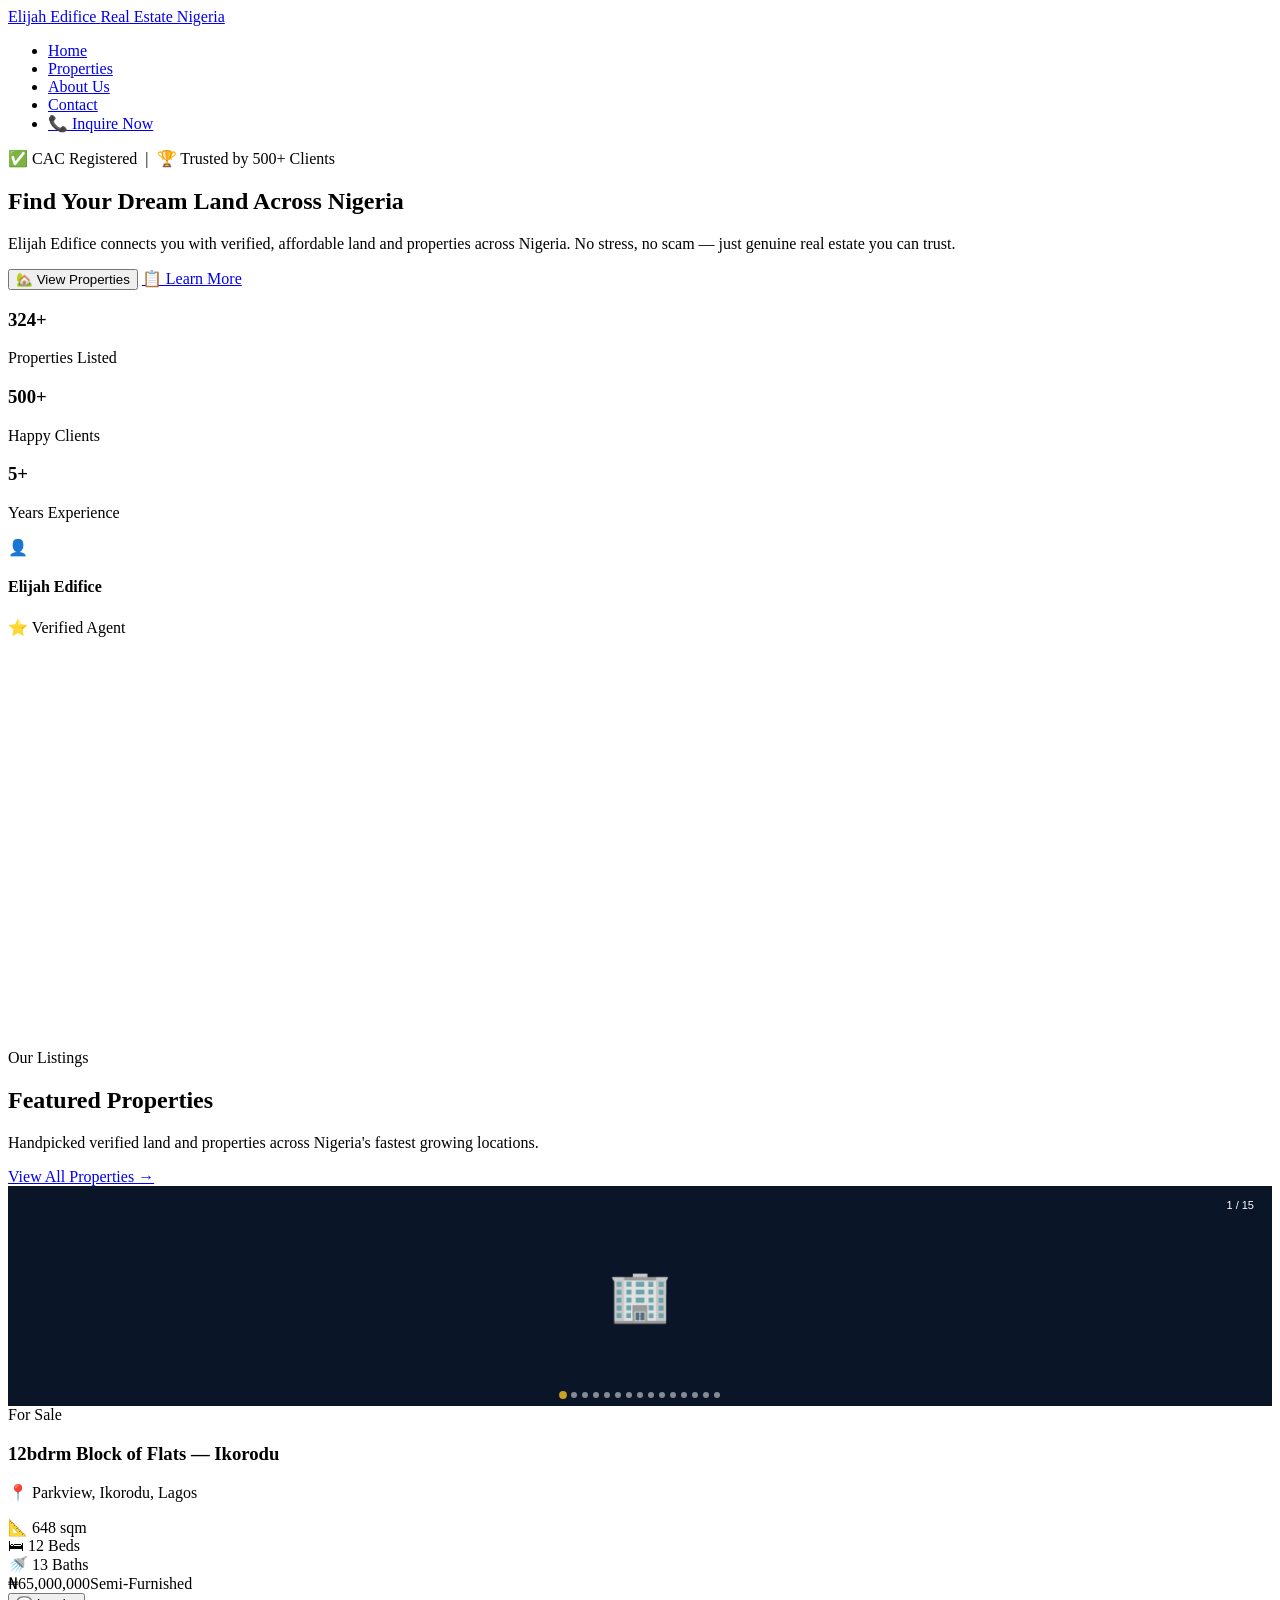
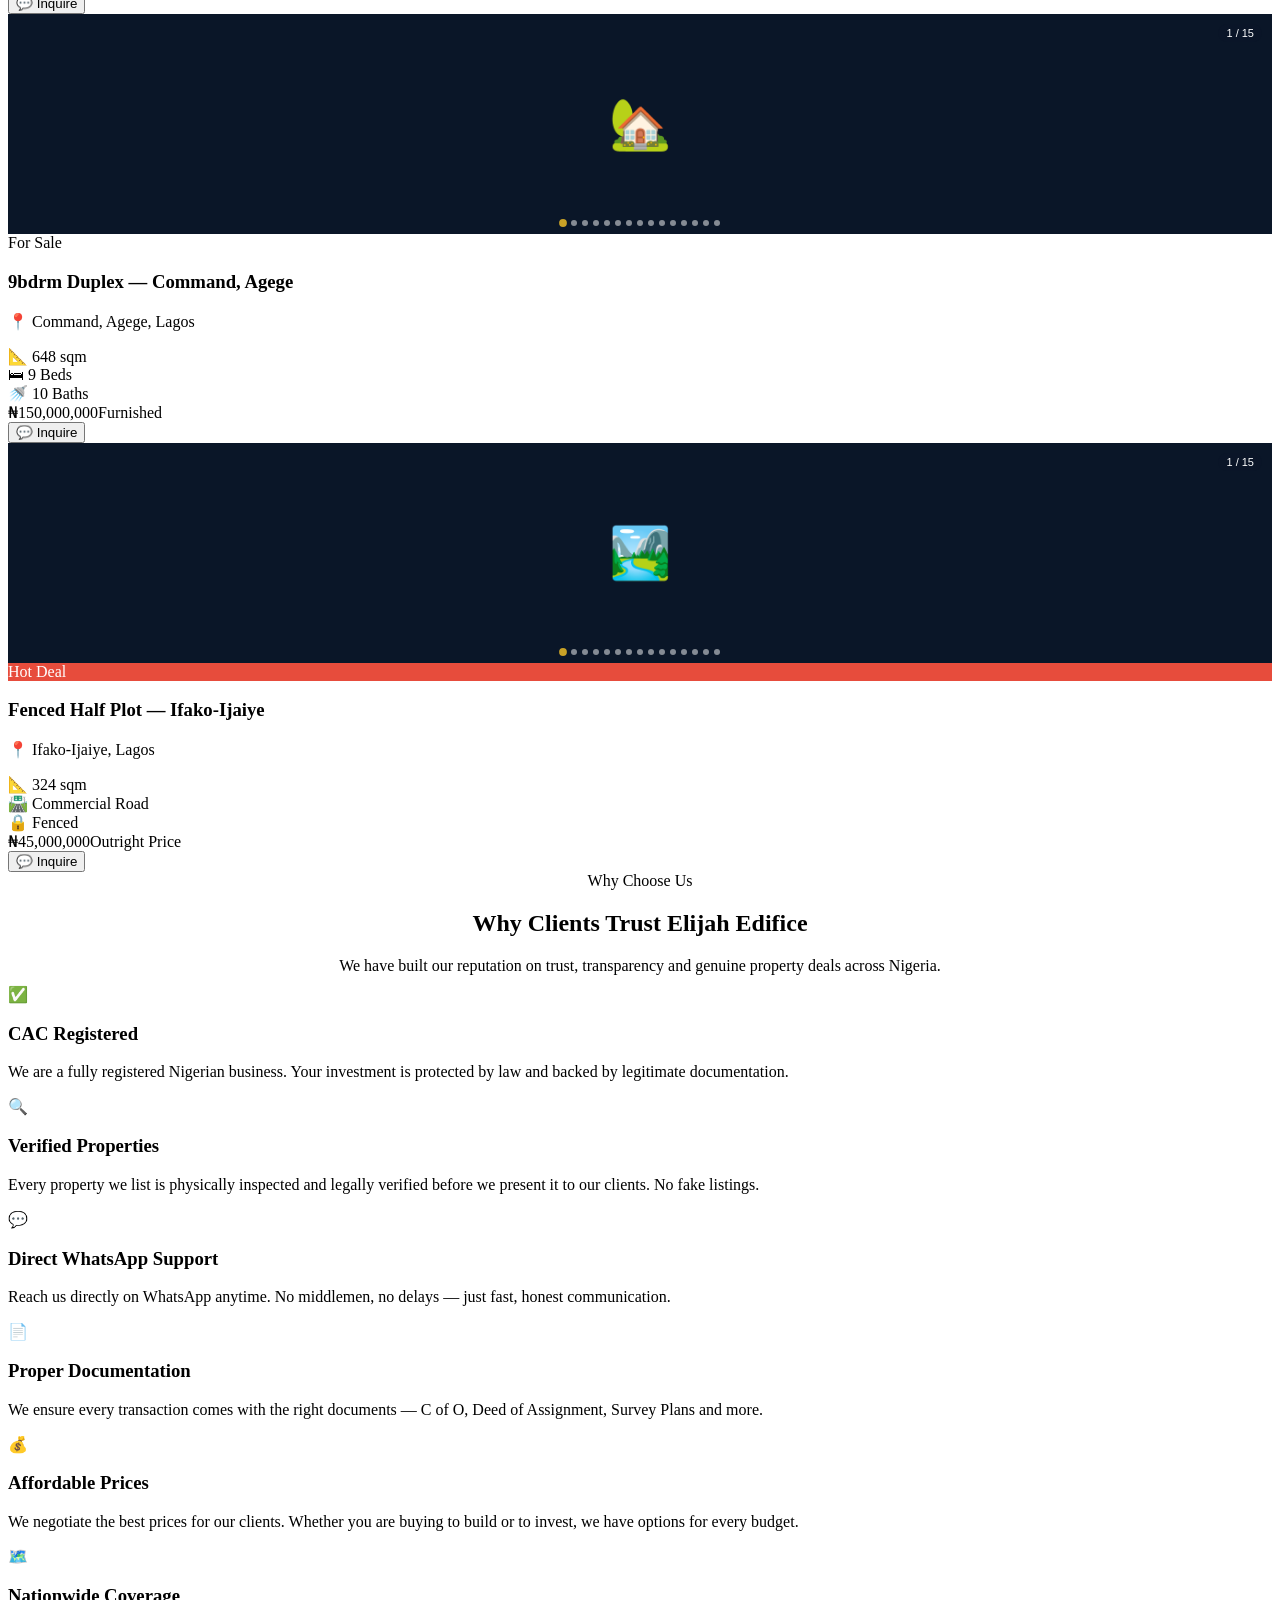
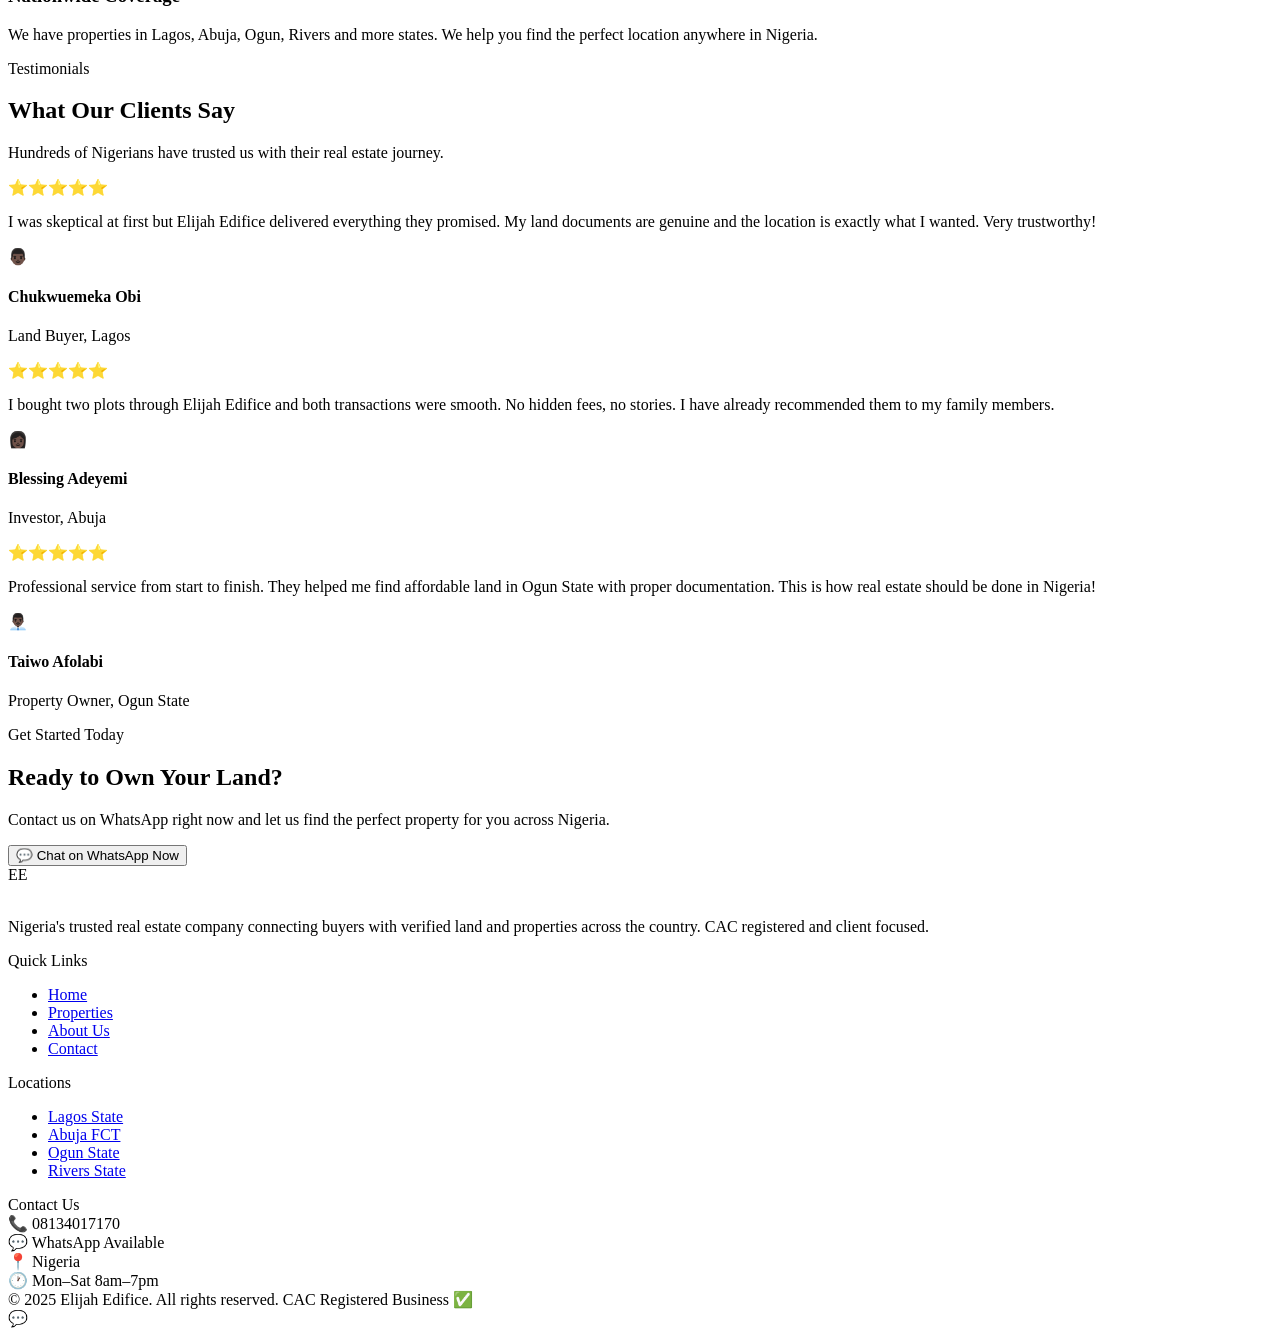
==== index.html @ 3fe8e3e6 "Add files via upload" ====
<!DOCTYPE html>
<html lang="en">
<head>
  <meta charset="UTF-8" />
  <meta name="viewport" content="width=device-width, initial-scale=1.0"/>
  <title>Elijah Edifice | Premium Land & Property in Nigeria</title>
  <meta name="description" content="Elijah Edifice - Nigeria's trusted real estate company. Buy verified land and properties across Nigeria. CAC registered, trusted by hundreds of clients.">
  <link rel="stylesheet" href="css/style.css"/>
  <link rel="icon" href="images/logo/logo.png" type="image/png">
  <style>
    .hero { min-height: 100vh; }

    /* ===== IMAGE SLIDER ===== */
    .property-img {
      position: relative;
      overflow: hidden;
      height: 220px;
      background: #0a1628;
    }

    .slider-track {
      display: flex;
      height: 100%;
      transition: transform 0.4s ease;
      will-change: transform;
    }

    .slider-slide {
      min-width: 100%;
      height: 100%;
      position: relative;
      display: flex;
      align-items: center;
      justify-content: center;
      font-size: 50px;
      color: var(--gold);
      flex-shrink: 0;
    }

    .slider-slide img {
      position: absolute;
      inset: 0;
      width: 100%;
      height: 100%;
      object-fit: cover;
    }

    .slider-slide .slide-emoji {
      position: relative;
      z-index: 1;
      pointer-events: none;
    }

    .slider-arrow {
      position: absolute;
      top: 50%;
      transform: translateY(-50%);
      z-index: 10;
      background: rgba(10,22,40,0.7);
      border: none;
      color: white;
      width: 32px;
      height: 32px;
      border-radius: 50%;
      cursor: pointer;
      font-size: 14px;
      display: flex;
      align-items: center;
      justify-content: center;
      transition: background 0.2s, opacity 0.2s;
      opacity: 0;
    }

    .property-img:hover .slider-arrow { opacity: 1; }
    .slider-arrow:hover { background: rgba(10,22,40,0.95); }
    .slider-arrow.prev { left: 8px; }
    .slider-arrow.next { right: 8px; }

    .slider-dots {
      position: absolute;
      bottom: 8px;
      left: 50%;
      transform: translateX(-50%);
      display: flex;
      gap: 5px;
      z-index: 10;
    }

    .slider-dot {
      width: 6px;
      height: 6px;
      border-radius: 50%;
      background: rgba(255,255,255,0.5);
      cursor: pointer;
      transition: background 0.2s, transform 0.2s;
      border: none;
      padding: 0;
    }

    .slider-dot.active {
      background: var(--gold, #c9a227);
      transform: scale(1.3);
    }

    .slider-counter {
      position: absolute;
      top: 10px;
      right: 10px;
      background: rgba(10,22,40,0.7);
      color: white;
      font-size: 11px;
      padding: 3px 8px;
      border-radius: 20px;
      z-index: 10;
      font-family: 'Outfit', sans-serif;
    }

    /* Touch support */
    .property-img { touch-action: pan-y; }

    /* ===== MODAL ===== */
    .modal-overlay {
      display: none;
      position: fixed;
      inset: 0;
      background: rgba(0,0,0,0.65);
      z-index: 9999;
      align-items: center;
      justify-content: center;
      padding: 20px;
    }

    .modal-overlay.active { display: flex; }

    .modal {
      background: var(--white, #ffffff);
      border-radius: 20px;
      width: 100%;
      max-width: 560px;
      max-height: 90vh;
      overflow-y: auto;
      padding: 36px;
      position: relative;
      animation: modalIn 0.3s ease;
    }

    @keyframes modalIn {
      from { opacity: 0; transform: translateY(20px); }
      to   { opacity: 1; transform: translateY(0); }
    }

    .modal-close {
      position: absolute;
      top: 16px; right: 20px;
      background: none;
      border: none;
      font-size: 24px;
      cursor: pointer;
      color: #999;
    }

    .modal-close:hover { color: var(--navy, #0a1628); }

    .modal-title {
      font-family: 'Playfair Display', serif;
      font-size: 22px;
      color: var(--navy, #0a1628);
      margin-bottom: 4px;
    }

    .modal-property-name {
      color: var(--gold, #c9a227);
      font-size: 13px;
      font-weight: 600;
      margin-bottom: 20px;
      padding-bottom: 16px;
      border-bottom: 1px solid #eee;
    }

    .modal .form-group { margin-bottom: 14px; }

    .modal .form-group label {
      display: block;
      font-size: 13px;
      font-weight: 600;
      color: var(--navy, #0a1628);
      margin-bottom: 6px;
    }

    .modal .form-group input,
    .modal .form-group select,
    .modal .form-group textarea {
      width: 100%;
      padding: 11px 14px;
      border: 1px solid #e0e0e0;
      border-radius: 8px;
      font-family: 'Outfit', sans-serif;
      font-size: 14px;
      color: var(--text, #333);
      outline: none;
      background: var(--gray, #f7f7f7);
      transition: border-color 0.3s;
      box-sizing: border-box;
    }

    .modal .form-group input:focus,
    .modal .form-group select:focus,
    .modal .form-group textarea:focus {
      border-color: var(--gold, #c9a227);
      background: #fff;
    }

    .modal .form-group textarea { resize: vertical; min-height: 80px; }

    .modal-form-row {
      display: grid;
      grid-template-columns: 1fr 1fr;
      gap: 14px;
    }

    .modal-submit { width: 100%; margin-top: 10px; justify-content: center; }

    @media (max-width: 500px) {
      .modal { padding: 24px 18px; }
      .modal-form-row { grid-template-columns: 1fr; }
    }
  </style>
</head>
<body>

<!-- NAVBAR -->
<nav>
  <a href="index.html" class="logo">
    <img src="images/logo/logo.png" alt="Elijah Edifice Logo" style="height:45px; width:45px; object-fit:contain; border-radius:8px;" onerror="this.style.display='none';">
    <div class="logo-text">
      Elijah Edifice
      <span>Real Estate Nigeria</span>
    </div>
  </a>
  <ul class="nav-links">
    <li><a href="index.html">Home</a></li>
    <li><a href="properties.html">Properties</a></li>
    <li><a href="about.html">About Us</a></li>
    <li><a href="contact.html">Contact</a></li>
    <li><a href="#" class="nav-cta" onclick="openModal('General Inquiry'); return false;">📞 Inquire Now</a></li>
  </ul>
  <div class="hamburger">
    <span></span><span></span><span></span>
  </div>
</nav>

<!-- HERO -->
<section class="hero">
  <div class="hero-content">
    <div class="hero-badge">
      ✅ CAC Registered &nbsp;|&nbsp; 🏆 Trusted by 500+ Clients
    </div>
    <h1>Find Your <span>Dream Land</span> Across Nigeria</h1>
    <p>Elijah Edifice connects you with verified, affordable land and properties across Nigeria. No stress, no scam — just genuine real estate you can trust.</p>
    <div class="hero-btns">
      <button class="btn-primary" onclick="openModal('General Property Inquiry')">
        🏡 View Properties
      </button>
      <a href="about.html" class="btn-secondary">
        📋 Learn More
      </a>
    </div>
    <div class="hero-stats">
      <div class="stat"><h3>324+</h3><p>Properties Listed</p></div>
      <div class="stat"><h3>500+</h3><p>Happy Clients</p></div>
      <div class="stat"><h3>5+</h3><p>Years Experience</p></div>
    </div>
  </div>
  <div class="agent-card">
    <div class="agent-avatar">
      <img src="images/agent/agent.jpg" alt="Agent" onerror="this.outerHTML='👤'">
    </div>
    <div class="agent-info">
      <h4>Elijah Edifice</h4>
      <p>⭐ Verified Agent</p>
    </div>
  </div>
</section>

<!-- FEATURED PROPERTIES -->
<section class="properties">
  <div class="properties-header">
    <div>
      <div class="section-label">Our Listings</div>
      <h2 class="section-title">Featured Properties</h2>
      <p class="section-sub">Handpicked verified land and properties across Nigeria's fastest growing locations.</p>
    </div>
    <a href="properties.html" class="btn-primary">View All Properties →</a>
  </div>

  <div class="properties-grid">

    <!-- Property 1: Ikorodu Flats -->
    <div class="property-card">
      <div class="property-img" id="slider-1">
        <div class="slider-track" id="track-1">
          <div class="slider-slide">
            <img src="images/properties/lagos-ikorodu-flats.jpg" alt="Block of Flats Ikorodu 1" onerror="this.style.display='none'">
            <span class="slide-emoji">🏢</span>
          </div>
          <div class="slider-slide">
            <img src="images/properties/lagos-ikorodu-flats-2.jpg" alt="Block of Flats Ikorodu 2" onerror="this.style.display='none'">
            <span class="slide-emoji">🏢</span>
          </div>
          <div class="slider-slide">
            <img src="images/properties/lagos-ikorodu-flats-3.jpg" alt="Block of Flats Ikorodu 3" onerror="this.style.display='none'">
            <span class="slide-emoji">🏢</span>
          </div>
          <div class="slider-slide">
            <img src="images/properties/lagos-ikorodu-flats-4.jpg" alt="Block of Flats Ikorodu 4" onerror="this.style.display='none'">
            <span class="slide-emoji">🏢</span>
          </div>
          <div class="slider-slide">
            <img src="images/properties/lagos-ikorodu-flats-5.jpg" alt="Block of Flats Ikorodu 5" onerror="this.style.display='none'">
            <span class="slide-emoji">🏢</span>
          </div>
          <div class="slider-slide">
            <img src="images/properties/lagos-ikorodu-flats-6.jpg" alt="Block of Flats Ikorodu 6" onerror="this.style.display='none'">
            <span class="slide-emoji">🏢</span>
          </div>
          <div class="slider-slide">
            <img src="images/properties/lagos-ikorodu-flats-7.jpg" alt="Block of Flats Ikorodu 7" onerror="this.style.display='none'">
            <span class="slide-emoji">🏢</span>
          </div>
          <div class="slider-slide">
            <img src="images/properties/lagos-ikorodu-flats-8.jpg" alt="Block of Flats Ikorodu 8" onerror="this.style.display='none'">
            <span class="slide-emoji">🏢</span>
          </div>
          <div class="slider-slide">
            <img src="images/properties/lagos-ikorodu-flats-9.jpg" alt="Block of Flats Ikorodu 9" onerror="this.style.display='none'">
            <span class="slide-emoji">🏢</span>
          </div>
          <div class="slider-slide">
            <img src="images/properties/lagos-ikorodu-flats-10.jpg" alt="Block of Flats Ikorodu 10" onerror="this.style.display='none'">
            <span class="slide-emoji">🏢</span>
          </div>
          <div class="slider-slide">
            <img src="images/properties/lagos-ikorodu-flats-11.jpg" alt="Block of Flats Ikorodu 11" onerror="this.style.display='none'">
            <span class="slide-emoji">🏢</span>
          </div>
          <div class="slider-slide">
            <img src="images/properties/lagos-ikorodu-flats-12.jpg" alt="Block of Flats Ikorodu 12" onerror="this.style.display='none'">
            <span class="slide-emoji">🏢</span>
          </div>
          <div class="slider-slide">
            <img src="images/properties/lagos-ikorodu-flats-13.jpg" alt="Block of Flats Ikorodu 13" onerror="this.style.display='none'">
            <span class="slide-emoji">🏢</span>
          </div>
          <div class="slider-slide">
            <img src="images/properties/lagos-ikorodu-flats-14.jpg" alt="Block of Flats Ikorodu 14" onerror="this.style.display='none'">
            <span class="slide-emoji">🏢</span>
          </div>
          <div class="slider-slide">
            <img src="images/properties/lagos-ikorodu-flats-15.jpg" alt="Block of Flats Ikorodu 15" onerror="this.style.display='none'">
            <span class="slide-emoji">🏢</span>
          </div>
        </div>
        <button class="slider-arrow prev" onclick="slideCard('1', -1)">&#8249;</button>
        <button class="slider-arrow next" onclick="slideCard('1', 1)">&#8250;</button>
        <div class="slider-dots" id="dots-1"></div>
        <div class="slider-counter" id="counter-1">1 / 15</div>
      </div>
      <div class="property-body">
        <div class="property-badge">For Sale</div>
        <h3 class="property-title">12bdrm Block of Flats — Ikorodu</h3>
        <p class="property-location">📍 Parkview, Ikorodu, Lagos</p>
        <div class="property-features">
          <div class="feature">📐 648 sqm</div>
          <div class="feature">🛏 12 Beds</div>
          <div class="feature">🚿 13 Baths</div>
        </div>
        <div class="property-footer">
          <div class="property-price">₦65,000,000<span>Semi-Furnished</span></div>
          <button class="btn-inquire" onclick="openModal('12bdrm Block of Flats — Parkview Ikorodu Lagos ₦65,000,000')">💬 Inquire</button>
        </div>
      </div>
    </div>

    <!-- Property 2: Agege Duplex -->
    <div class="property-card">
      <div class="property-img" id="slider-2">
        <div class="slider-track" id="track-2">
          <div class="slider-slide">
            <img src="images/properties/lagos-agege-duplex.jpg" alt="Duplex Agege 1" onerror="this.style.display='none'">
            <span class="slide-emoji">🏡</span>
          </div>
          <div class="slider-slide">
            <img src="images/properties/lagos-agege-duplex-2.jpg" alt="Duplex Agege 2" onerror="this.style.display='none'">
            <span class="slide-emoji">🏡</span>
          </div>
          <div class="slider-slide">
            <img src="images/properties/lagos-agege-duplex-3.jpg" alt="Duplex Agege 3" onerror="this.style.display='none'">
            <span class="slide-emoji">🏡</span>
          </div>
          <div class="slider-slide">
            <img src="images/properties/lagos-agege-duplex-4.jpg" alt="Duplex Agege 4" onerror="this.style.display='none'">
            <span class="slide-emoji">🏡</span>
          </div>
          <div class="slider-slide">
            <img src="images/properties/lagos-agege-duplex-5.jpg" alt="Duplex Agege 5" onerror="this.style.display='none'">
            <span class="slide-emoji">🏡</span>
          </div>
          <div class="slider-slide">
            <img src="images/properties/lagos-agege-duplex-6.jpg" alt="Duplex Agege 6" onerror="this.style.display='none'">
            <span class="slide-emoji">🏡</span>
          </div>
          <div class="slider-slide">
            <img src="images/properties/lagos-agege-duplex-7.jpg" alt="Duplex Agege 7" onerror="this.style.display='none'">
            <span class="slide-emoji">🏡</span>
          </div>
          <div class="slider-slide">
            <img src="images/properties/lagos-agege-duplex-8.jpg" alt="Duplex Agege 8" onerror="this.style.display='none'">
            <span class="slide-emoji">🏡</span>
          </div>
          <div class="slider-slide">
            <img src="images/properties/lagos-agege-duplex-9.jpg" alt="Duplex Agege 9" onerror="this.style.display='none'">
            <span class="slide-emoji">🏡</span>
          </div>
          <div class="slider-slide">
            <img src="images/properties/lagos-agege-duplex-10.jpg" alt="Duplex Agege 10" onerror="this.style.display='none'">
            <span class="slide-emoji">🏡</span>
          </div>
          <div class="slider-slide">
            <img src="images/properties/lagos-agege-duplex-11.jpg" alt="Duplex Agege 11" onerror="this.style.display='none'">
            <span class="slide-emoji">🏡</span>
          </div>
          <div class="slider-slide">
            <img src="images/properties/lagos-agege-duplex-12.jpg" alt="Duplex Agege 12" onerror="this.style.display='none'">
            <span class="slide-emoji">🏡</span>
          </div>
          <div class="slider-slide">
            <img src="images/properties/lagos-agege-duplex-13.jpg" alt="Duplex Agege 13" onerror="this.style.display='none'">
            <span class="slide-emoji">🏡</span>
          </div>
          <div class="slider-slide">
            <img src="images/properties/lagos-agege-duplex-14.jpg" alt="Duplex Agege 14" onerror="this.style.display='none'">
            <span class="slide-emoji">🏡</span>
          </div>
          <div class="slider-slide">
            <img src="images/properties/lagos-agege-duplex-15.jpg" alt="Duplex Agege 15" onerror="this.style.display='none'">
            <span class="slide-emoji">🏡</span>
          </div>
        </div>
        <button class="slider-arrow prev" onclick="slideCard('2', -1)">&#8249;</button>
        <button class="slider-arrow next" onclick="slideCard('2', 1)">&#8250;</button>
        <div class="slider-dots" id="dots-2"></div>
        <div class="slider-counter" id="counter-2">1 / 15</div>
      </div>
      <div class="property-body">
        <div class="property-badge">For Sale</div>
        <h3 class="property-title">9bdrm Duplex — Command, Agege</h3>
        <p class="property-location">📍 Command, Agege, Lagos</p>
        <div class="property-features">
          <div class="feature">📐 648 sqm</div>
          <div class="feature">🛏 9 Beds</div>
          <div class="feature">🚿 10 Baths</div>
        </div>
        <div class="property-footer">
          <div class="property-price">₦150,000,000<span>Furnished</span></div>
          <button class="btn-inquire" onclick="openModal('9bdrm Duplex — Command Agege Lagos ₦150,000,000')">💬 Inquire</button>
        </div>
      </div>
    </div>

    <!-- Property 3: Ifako Land -->
    <div class="property-card">
      <div class="property-img" id="slider-3">
        <div class="slider-track" id="track-3">
          <div class="slider-slide">
            <img src="images/properties/lagos-ifako-land.jpg" alt="Land Ifako 1" onerror="this.style.display='none'">
            <span class="slide-emoji">🏞️</span>
          </div>
          <div class="slider-slide">
            <img src="images/properties/lagos-ifako-land-2.jpg" alt="Land Ifako 2" onerror="this.style.display='none'">
            <span class="slide-emoji">🏞️</span>
          </div>
          <div class="slider-slide">
            <img src="images/properties/lagos-ifako-land-3.jpg" alt="Land Ifako 3" onerror="this.style.display='none'">
            <span class="slide-emoji">🏞️</span>
          </div>
          <div class="slider-slide">
            <img src="images/properties/lagos-ifako-land-4.jpg" alt="Land Ifako 4" onerror="this.style.display='none'">
            <span class="slide-emoji">🏞️</span>
          </div>
          <div class="slider-slide">
            <img src="images/properties/lagos-ifako-land-5.jpg" alt="Land Ifako 5" onerror="this.style.display='none'">
            <span class="slide-emoji">🏞️</span>
          </div>
          <div class="slider-slide">
            <img src="images/properties/lagos-ifako-land-6.jpg" alt="Land Ifako 6" onerror="this.style.display='none'">
            <span class="slide-emoji">🏞️</span>
          </div>
          <div class="slider-slide">
            <img src="images/properties/lagos-ifako-land-7.jpg" alt="Land Ifako 7" onerror="this.style.display='none'">
            <span class="slide-emoji">🏞️</span>
          </div>
          <div class="slider-slide">
            <img src="images/properties/lagos-ifako-land-8.jpg" alt="Land Ifako 8" onerror="this.style.display='none'">
            <span class="slide-emoji">🏞️</span>
          </div>
          <div class="slider-slide">
            <img src="images/properties/lagos-ifako-land-9.jpg" alt="Land Ifako 9" onerror="this.style.display='none'">
            <span class="slide-emoji">🏞️</span>
          </div>
          <div class="slider-slide">
            <img src="images/properties/lagos-ifako-land-10.jpg" alt="Land Ifako 10" onerror="this.style.display='none'">
            <span class="slide-emoji">🏞️</span>
          </div>
          <div class="slider-slide">
            <img src="images/properties/lagos-ifako-land-11.jpg" alt="Land Ifako 11" onerror="this.style.display='none'">
            <span class="slide-emoji">🏞️</span>
          </div>
          <div class="slider-slide">
            <img src="images/properties/lagos-ifako-land-12.jpg" alt="Land Ifako 12" onerror="this.style.display='none'">
            <span class="slide-emoji">🏞️</span>
          </div>
          <div class="slider-slide">
            <img src="images/properties/lagos-ifako-land-13.jpg" alt="Land Ifako 13" onerror="this.style.display='none'">
            <span class="slide-emoji">🏞️</span>
          </div>
          <div class="slider-slide">
            <img src="images/properties/lagos-ifako-land-14.jpg" alt="Land Ifako 14" onerror="this.style.display='none'">
            <span class="slide-emoji">🏞️</span>
          </div>
          <div class="slider-slide">
            <img src="images/properties/lagos-ifako-land-15.jpg" alt="Land Ifako 15" onerror="this.style.display='none'">
            <span class="slide-emoji">🏞️</span>
          </div>
        </div>
        <button class="slider-arrow prev" onclick="slideCard('3', -1)">&#8249;</button>
        <button class="slider-arrow next" onclick="slideCard('3', 1)">&#8250;</button>
        <div class="slider-dots" id="dots-3"></div>
        <div class="slider-counter" id="counter-3">1 / 15</div>
      </div>
      <div class="property-body">
        <div class="property-badge" style="background:#e74c3c;color:white;">Hot Deal</div>
        <h3 class="property-title">Fenced Half Plot — Ifako-Ijaiye</h3>
        <p class="property-location">📍 Ifako-Ijaiye, Lagos</p>
        <div class="property-features">
          <div class="feature">📐 324 sqm</div>
          <div class="feature">🛣️ Commercial Road</div>
          <div class="feature">🔒 Fenced</div>
        </div>
        <div class="property-footer">
          <div class="property-price">₦45,000,000<span>Outright Price</span></div>
          <button class="btn-inquire" onclick="openModal('Fenced Half Plot Land — Ifako-Ijaiye Lagos ₦45,000,000')">💬 Inquire</button>
        </div>
      </div>
    </div>

  </div>
</section>

<!-- WHY CHOOSE US -->
<section class="why-us">
  <div style="text-align:center; margin-bottom: 10px;">
    <div class="section-label" style="justify-content:center;">Why Choose Us</div>
    <h2 class="section-title">Why Clients Trust Elijah Edifice</h2>
    <p class="section-sub" style="margin: 0 auto;">We have built our reputation on trust, transparency and genuine property deals across Nigeria.</p>
  </div>
  <div class="why-grid">
    <div class="why-card">
      <div class="why-icon">✅</div>
      <h3>CAC Registered</h3>
      <p>We are a fully registered Nigerian business. Your investment is protected by law and backed by legitimate documentation.</p>
    </div>
    <div class="why-card">
      <div class="why-icon">🔍</div>
      <h3>Verified Properties</h3>
      <p>Every property we list is physically inspected and legally verified before we present it to our clients. No fake listings.</p>
    </div>
    <div class="why-card">
      <div class="why-icon">💬</div>
      <h3>Direct WhatsApp Support</h3>
      <p>Reach us directly on WhatsApp anytime. No middlemen, no delays — just fast, honest communication.</p>
    </div>
    <div class="why-card">
      <div class="why-icon">📄</div>
      <h3>Proper Documentation</h3>
      <p>We ensure every transaction comes with the right documents — C of O, Deed of Assignment, Survey Plans and more.</p>
    </div>
    <div class="why-card">
      <div class="why-icon">💰</div>
      <h3>Affordable Prices</h3>
      <p>We negotiate the best prices for our clients. Whether you are buying to build or to invest, we have options for every budget.</p>
    </div>
    <div class="why-card">
      <div class="why-icon">🗺️</div>
      <h3>Nationwide Coverage</h3>
      <p>We have properties in Lagos, Abuja, Ogun, Rivers and more states. We help you find the perfect location anywhere in Nigeria.</p>
    </div>
  </div>
</section>

<!-- TESTIMONIALS -->
<section class="testimonials">
  <div class="testimonials-header">
    <div class="section-label" style="justify-content:center;">Testimonials</div>
    <h2 class="section-title">What Our Clients Say</h2>
    <p class="section-sub">Hundreds of Nigerians have trusted us with their real estate journey.</p>
  </div>
  <div class="testimonials-grid">
    <div class="testimonial-card">
      <div class="stars">⭐⭐⭐⭐⭐</div>
      <p>I was skeptical at first but Elijah Edifice delivered everything they promised. My land documents are genuine and the location is exactly what I wanted. Very trustworthy!</p>
      <div class="testimonial-author">
        <div class="author-avatar">
          <img src="images/testimonials/client-1.jpg" alt="Chukwuemeka" onerror="this.outerHTML='👨🏿'">
        </div>
        <div class="author-info">
          <h4>Chukwuemeka Obi</h4>
          <p>Land Buyer, Lagos</p>
        </div>
      </div>
    </div>
    <div class="testimonial-card">
      <div class="stars">⭐⭐⭐⭐⭐</div>
      <p>I bought two plots through Elijah Edifice and both transactions were smooth. No hidden fees, no stories. I have already recommended them to my family members.</p>
      <div class="testimonial-author">
        <div class="author-avatar">
          <img src="images/testimonials/client-2.jpg" alt="Blessing" onerror="this.outerHTML='👩🏿'">
        </div>
        <div class="author-info">
          <h4>Blessing Adeyemi</h4>
          <p>Investor, Abuja</p>
        </div>
      </div>
    </div>
    <div class="testimonial-card">
      <div class="stars">⭐⭐⭐⭐⭐</div>
      <p>Professional service from start to finish. They helped me find affordable land in Ogun State with proper documentation. This is how real estate should be done in Nigeria!</p>
      <div class="testimonial-author">
        <div class="author-avatar">
          <img src="images/testimonials/client-3.jpg" alt="Taiwo" onerror="this.outerHTML='👨🏿‍💼'">
        </div>
        <div class="author-info">
          <h4>Taiwo Afolabi</h4>
          <p>Property Owner, Ogun State</p>
        </div>
      </div>
    </div>
  </div>
</section>

<!-- CTA -->
<section class="cta-section">
  <div class="section-label" style="justify-content:center; color:var(--gold);">Get Started Today</div>
  <h2>Ready to Own Your Land?</h2>
  <p>Contact us on WhatsApp right now and let us find the perfect property for you across Nigeria.</p>
  <button class="btn-primary" onclick="openModal('General Property Inquiry')">
    💬 Chat on WhatsApp Now
  </button>
</section>

<!-- FOOTER -->
<footer>
  <div class="footer-grid">
    <div class="footer-brand">
      <div class="logo">
        <div class="logo-icon">EE</div>
        <div class="logo-text" style="color:white;">
          Elijah Edifice
          <span>Real Estate Nigeria</span>
        </div>
      </div>
      <p>Nigeria's trusted real estate company connecting buyers with verified land and properties across the country. CAC registered and client focused.</p>
    </div>
    <div>
      <div class="footer-title">Quick Links</div>
      <ul class="footer-links">
        <li><a href="index.html">Home</a></li>
        <li><a href="properties.html">Properties</a></li>
        <li><a href="about.html">About Us</a></li>
        <li><a href="contact.html">Contact</a></li>
      </ul>
    </div>
    <div>
      <div class="footer-title">Locations</div>
      <ul class="footer-links">
        <li><a href="#">Lagos State</a></li>
        <li><a href="#">Abuja FCT</a></li>
        <li><a href="#">Ogun State</a></li>
        <li><a href="#">Rivers State</a></li>
      </ul>
    </div>
    <div>
      <div class="footer-title">Contact Us</div>
      <div class="footer-contact">
        <div class="footer-contact-item">📞 08134017170</div>
        <div class="footer-contact-item">💬 WhatsApp Available</div>
        <div class="footer-contact-item">📍 Nigeria</div>
        <div class="footer-contact-item">🕐 Mon–Sat 8am–7pm</div>
      </div>
    </div>
  </div>
  <div class="footer-bottom">
    <span>© 2025 Elijah Edifice. All rights reserved.</span>
    <span style="color: var(--gold);">CAC Registered Business ✅</span>
  </div>
</footer>

<!-- WhatsApp Float -->
<a class="whatsapp-float" onclick="openModal('General Inquiry'); return false;" title="Inquire Now" style="cursor:pointer;">💬</a>

<!-- ===== INQUIRY MODAL ===== -->
<div class="modal-overlay" id="inquiryModal">
  <div class="modal">
    <button class="modal-close" onclick="closeModal()">✕</button>
    <h2 class="modal-title">Property Inquiry</h2>
    <p class="modal-property-name" id="modalPropertyName"></p>

    <div class="modal-form-row">
      <div class="form-group">
        <label>Full Name *</label>
        <input type="text" id="inqName" placeholder="Your full name"/>
      </div>
      <div class="form-group">
        <label>Phone Number *</label>
        <input type="tel" id="inqPhone" placeholder="08012345678"/>
      </div>
    </div>

    <div class="form-group">
      <label>Email Address</label>
      <input type="email" id="inqEmail" placeholder="your@email.com"/>
    </div>

    <div class="modal-form-row">
      <div class="form-group">
        <label>Preferred Location</label>
        <select id="inqLocation">
          <option value="">Select state</option>
          <option>Lagos State</option>
          <option>Abuja FCT</option>
          <option>Ogun State</option>
          <option>Rivers State</option>
          <option>Other</option>
        </select>
      </div>
      <div class="form-group">
        <label>Type of Property</label>
        <select id="inqType">
          <option value="">Select type</option>
          <option>Land</option>
          <option>Duplex</option>
          <option>Block of Flats</option>
          <option>Bungalow</option>
          <option>Any</option>
        </select>
      </div>
    </div>

    <div class="modal-form-row">
      <div class="form-group">
        <label>Budget Range</label>
        <select id="inqBudget">
          <option value="">Select budget</option>
          <option>Under ₦10M</option>
          <option>₦10M – ₦50M</option>
          <option>₦50M – ₦100M</option>
          <option>₦100M – ₦200M</option>
          <option>Above ₦200M</option>
        </select>
      </div>
      <div class="form-group">
        <label>Purpose</label>
        <select id="inqPurpose">
          <option value="">Select purpose</option>
          <option>Personal Use</option>
          <option>Investment</option>
          <option>Both</option>
        </select>
      </div>
    </div>

    <div class="modal-form-row">
      <div class="form-group">
        <label>When to Buy</label>
        <select id="inqTimeline">
          <option value="">Select timeline</option>
          <option>Immediately</option>
          <option>1 – 3 Months</option>
          <option>3 – 6 Months</option>
          <option>Just Exploring</option>
        </select>
      </div>
      <div class="form-group">
        <label>How Did You Hear About Us</label>
        <select id="inqSource">
          <option value="">Select source</option>
          <option>Google</option>
          <option>Jiji</option>
          <option>Instagram</option>
          <option>Facebook</option>
          <option>Referral</option>
          <option>Other</option>
        </select>
      </div>
    </div>

    <div class="form-group">
      <label>Additional Message</label>
      <textarea id="inqMessage" placeholder="Any specific requirements or questions?"></textarea>
    </div>

    <button class="btn-primary modal-submit" onclick="submitInquiry()">
      💬 Send Inquiry via WhatsApp
    </button>
  </div>
</div>

<script src="js/main.js"></script>
<script>
  // ===== MODAL =====
  function openModal(propertyName) {
    document.getElementById('modalPropertyName').textContent = '🏠 ' + propertyName;
    document.getElementById('inquiryModal').classList.add('active');
    document.body.style.overflow = 'hidden';
  }

  function closeModal() {
    document.getElementById('inquiryModal').classList.remove('active');
    document.body.style.overflow = '';
  }

  document.getElementById('inquiryModal').addEventListener('click', function(e) {
    if (e.target === this) closeModal();
  });

  function submitInquiry() {
    const property  = document.getElementById('modalPropertyName').textContent;
    const name      = document.getElementById('inqName').value      || 'Not provided';
    const phone     = document.getElementById('inqPhone').value     || 'Not provided';
    const email     = document.getElementById('inqEmail').value     || 'Not provided';
    const location  = document.getElementById('inqLocation').value  || 'Not specified';
    const type      = document.getElementById('inqType').value      || 'Not specified';
    const budget    = document.getElementById('inqBudget').value    || 'Not specified';
    const purpose   = document.getElementById('inqPurpose').value   || 'Not specified';
    const timeline  = document.getElementById('inqTimeline').value  || 'Not specified';
    const source    = document.getElementById('inqSource').value    || 'Not specified';
    const message   = document.getElementById('inqMessage').value   || 'None';

    const msg =
`Hello Elijah Edifice! I want to inquire about: ${property}

Name: ${name}
Phone: ${phone}
Email: ${email}
Preferred Location: ${location}
Property Type: ${type}
Budget: ${budget}
Purpose: ${purpose}
When to Buy: ${timeline}
How I Found You: ${source}
Message: ${message}`;

    window.open('https://wa.me/2348134017170?text=' + encodeURIComponent(msg), '_blank');
    closeModal();
  }

  // ===== IMAGE SLIDER =====
  const sliderState = {};

  function initSlider(id, total) {
    sliderState[id] = { current: 0, total: total };

    // Build dots
    const dotsContainer = document.getElementById('dots-' + id);
    dotsContainer.innerHTML = '';
    for (let i = 0; i < total; i++) {
      const dot = document.createElement('button');
      dot.className = 'slider-dot' + (i === 0 ? ' active' : '');
      dot.setAttribute('aria-label', 'Go to image ' + (i + 1));
      dot.addEventListener('click', () => goToSlide(id, i));
      dotsContainer.appendChild(dot);
    }

    // Touch/swipe support
    const sliderEl = document.getElementById('slider-' + id);
    let startX = 0;
    sliderEl.addEventListener('touchstart', e => { startX = e.touches[0].clientX; }, { passive: true });
    sliderEl.addEventListener('touchend', e => {
      const diff = startX - e.changedTouches[0].clientX;
      if (Math.abs(diff) > 40) slideCard(id, diff > 0 ? 1 : -1);
    }, { passive: true });
  }

  function goToSlide(id, index) {
    const state = sliderState[id];
    state.current = index;
    document.getElementById('track-' + id).style.transform = `translateX(-${index * 100}%)`;
    document.getElementById('counter-' + id).textContent = (index + 1) + ' / ' + state.total;

    // Update dots
    const dots = document.querySelectorAll('#dots-' + id + ' .slider-dot');
    dots.forEach((d, i) => d.classList.toggle('active', i === index));
  }

  function slideCard(id, direction) {
    const state = sliderState[id];
    let next = state.current + direction;
    if (next < 0) next = state.total - 1;
    if (next >= state.total) next = 0;
    goToSlide(id, next);
  }

  // Init all sliders on page load
  document.addEventListener('DOMContentLoaded', () => {
    initSlider('1', 15);
    initSlider('2', 15);
    initSlider('3', 15);
  });
</script>
</body>
</html>
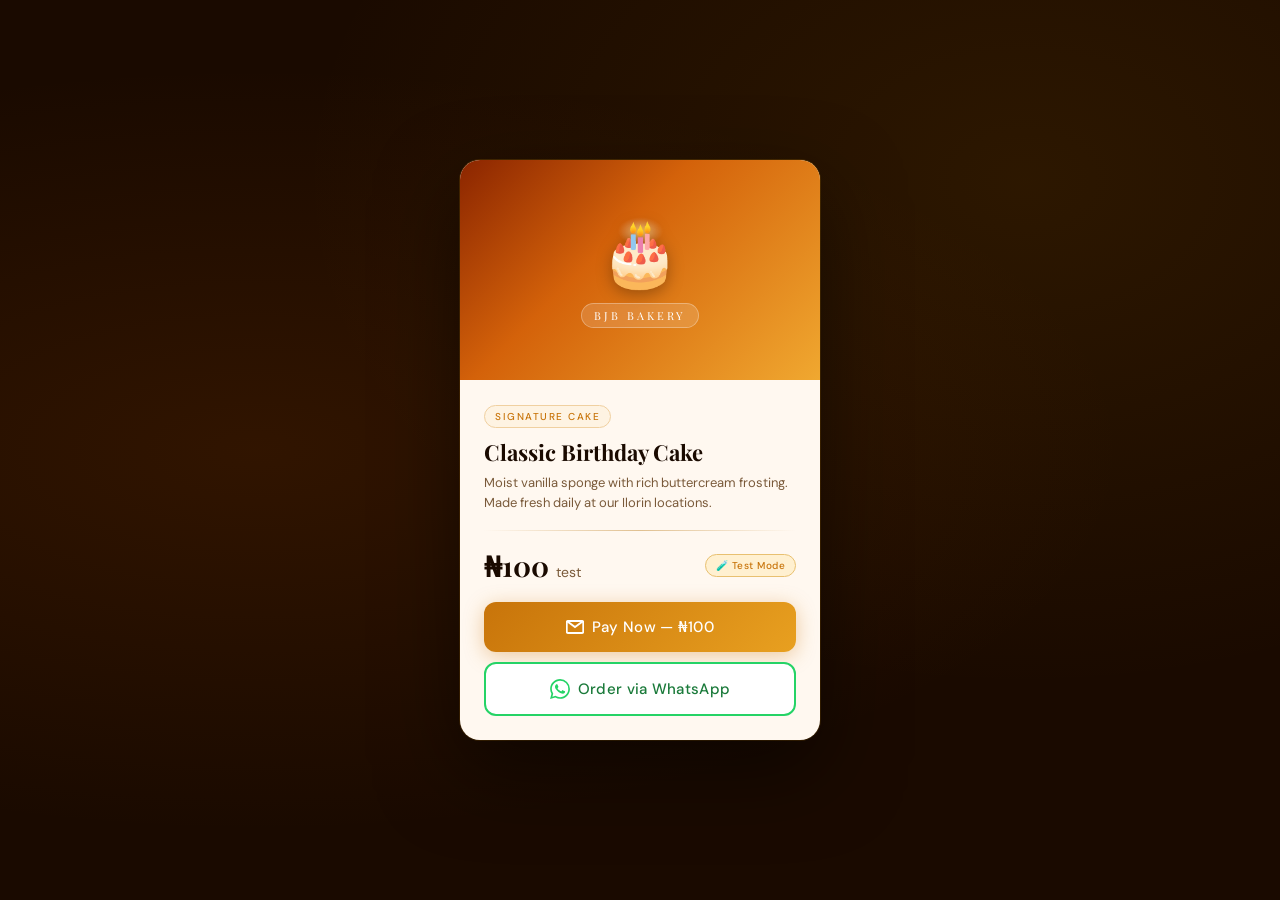
==== commit c0c659e0: "Add files via upload" ====
--- a/index.html
+++ b/index.html
@@ -3,918 +3,386 @@
 <head>
   <meta charset="UTF-8" />
   <meta name="viewport" content="width=device-width, initial-scale=1.0"/>
-  <title>Elijah Edifice | Premium Land & Property in Nigeria</title>
-  <meta name="description" content="Elijah Edifice - Nigeria's trusted real estate company. Buy verified land and properties across Nigeria. CAC registered, trusted by hundreds of clients.">
-  <link rel="stylesheet" href="css/style.css"/>
-  <link rel="icon" href="images/logo/logo.png" type="image/png">
+  <title>BJB Bakery – Test Payment</title>
+  <link href="https://fonts.googleapis.com/css2?family=Playfair+Display:wght@600;700&family=DM+Sans:wght@400;500&display=swap" rel="stylesheet"/>
+  <script src="https://checkout.squadco.com/widget/squad.min.js"></script>
   <style>
-    .hero { min-height: 100vh; }
-
-    /* ===== IMAGE SLIDER ===== */
-    .property-img {
+    *, *::before, *::after { box-sizing: border-box; margin: 0; padding: 0; }
+
+    body {
+      min-height: 100vh;
+      display: flex;
+      align-items: center;
+      justify-content: center;
+      background: #1a0a00;
+      background-image:
+        radial-gradient(ellipse at 20% 50%, rgba(180, 80, 0, 0.15) 0%, transparent 60%),
+        radial-gradient(ellipse at 80% 20%, rgba(210, 140, 0, 0.1) 0%, transparent 50%);
+      font-family: 'DM Sans', sans-serif;
+      padding: 24px;
+    }
+
+    .card {
+      background: #fff8f0;
+      border-radius: 20px;
+      overflow: hidden;
+      max-width: 360px;
+      width: 100%;
+      box-shadow: 0 30px 80px rgba(0,0,0,0.5), 0 0 0 1px rgba(210,140,0,0.2);
+    }
+
+    .card-img {
+      width: 100%;
+      height: 220px;
+      object-fit: cover;
+      display: block;
+      background: linear-gradient(135deg, #c8740a 0%, #e8a020 50%, #c8740a 100%);
       position: relative;
-      overflow: hidden;
+    }
+
+    .card-img-placeholder {
+      width: 100%;
       height: 220px;
-      background: #0a1628;
-    }
-
-    .slider-track {
-      display: flex;
-      height: 100%;
-      transition: transform 0.4s ease;
-      will-change: transform;
-    }
-
-    .slider-slide {
-      min-width: 100%;
-      height: 100%;
-      position: relative;
-      display: flex;
-      align-items: center;
-      justify-content: center;
-      font-size: 50px;
-      color: var(--gold);
-      flex-shrink: 0;
-    }
-
-    .slider-slide img {
-      position: absolute;
-      inset: 0;
-      width: 100%;
-      height: 100%;
-      object-fit: cover;
-    }
-
-    .slider-slide .slide-emoji {
-      position: relative;
-      z-index: 1;
-      pointer-events: none;
-    }
-
-    .slider-arrow {
-      position: absolute;
-      top: 50%;
-      transform: translateY(-50%);
-      z-index: 10;
-      background: rgba(10,22,40,0.7);
+      background: linear-gradient(135deg, #8B2500 0%, #D4620A 40%, #F0A830 100%);
+      display: flex;
+      align-items: center;
+      justify-content: center;
+      flex-direction: column;
+      gap: 8px;
+    }
+
+    .cake-icon {
+      font-size: 64px;
+      filter: drop-shadow(0 4px 8px rgba(0,0,0,0.3));
+    }
+
+    .brand-badge {
+      background: rgba(255,255,255,0.15);
+      border: 1px solid rgba(255,255,255,0.3);
+      color: #fff;
+      font-family: 'Playfair Display', serif;
+      font-size: 11px;
+      letter-spacing: 3px;
+      text-transform: uppercase;
+      padding: 4px 12px;
+      border-radius: 20px;
+      backdrop-filter: blur(8px);
+    }
+
+    .card-body {
+      padding: 24px;
+    }
+
+    .tag {
+      display: inline-block;
+      background: #fef3e2;
+      color: #c8740a;
+      font-size: 10px;
+      font-weight: 500;
+      letter-spacing: 1.5px;
+      text-transform: uppercase;
+      padding: 4px 10px;
+      border-radius: 20px;
+      margin-bottom: 10px;
+      border: 1px solid #f0d0a0;
+    }
+
+    .product-name {
+      font-family: 'Playfair Display', serif;
+      font-size: 22px;
+      color: #1a0a00;
+      line-height: 1.3;
+      margin-bottom: 6px;
+    }
+
+    .product-desc {
+      font-size: 13px;
+      color: #7a5a3a;
+      line-height: 1.6;
+      margin-bottom: 16px;
+    }
+
+    .divider {
+      height: 1px;
+      background: linear-gradient(to right, transparent, #e0c090, transparent);
+      margin-bottom: 16px;
+    }
+
+    .price-row {
+      display: flex;
+      align-items: center;
+      justify-content: space-between;
+      margin-bottom: 18px;
+    }
+
+    .price {
+      font-family: 'Playfair Display', serif;
+      font-size: 28px;
+      color: #1a0a00;
+      font-weight: 700;
+    }
+
+    .price span {
+      font-size: 14px;
+      color: #7a5a3a;
+      font-family: 'DM Sans', sans-serif;
+      font-weight: 400;
+    }
+
+    .test-badge {
+      background: #fff0d0;
+      border: 1px solid #e8c070;
+      color: #c8740a;
+      font-size: 10px;
+      font-weight: 500;
+      padding: 4px 10px;
+      border-radius: 20px;
+      letter-spacing: 0.5px;
+    }
+
+    .btn-pay {
+      width: 100%;
+      padding: 15px;
+      background: linear-gradient(135deg, #c8740a, #e8a020);
+      color: #fff;
       border: none;
-      color: white;
-      width: 32px;
-      height: 32px;
-      border-radius: 50%;
+      border-radius: 12px;
+      font-family: 'DM Sans', sans-serif;
+      font-size: 15px;
+      font-weight: 500;
       cursor: pointer;
-      font-size: 14px;
-      display: flex;
-      align-items: center;
-      justify-content: center;
-      transition: background 0.2s, opacity 0.2s;
-      opacity: 0;
-    }
-
-    .property-img:hover .slider-arrow { opacity: 1; }
-    .slider-arrow:hover { background: rgba(10,22,40,0.95); }
-    .slider-arrow.prev { left: 8px; }
-    .slider-arrow.next { right: 8px; }
-
-    .slider-dots {
-      position: absolute;
-      bottom: 8px;
-      left: 50%;
-      transform: translateX(-50%);
-      display: flex;
-      gap: 5px;
-      z-index: 10;
-    }
-
-    .slider-dot {
-      width: 6px;
-      height: 6px;
-      border-radius: 50%;
-      background: rgba(255,255,255,0.5);
+      letter-spacing: 0.3px;
+      transition: all 0.2s ease;
+      margin-bottom: 10px;
+      display: flex;
+      align-items: center;
+      justify-content: center;
+      gap: 8px;
+      box-shadow: 0 4px 20px rgba(200, 116, 10, 0.35);
+    }
+
+    .btn-pay:hover {
+      transform: translateY(-2px);
+      box-shadow: 0 8px 28px rgba(200, 116, 10, 0.45);
+    }
+
+    .btn-pay:active { transform: translateY(0); }
+
+    .btn-whatsapp {
+      width: 100%;
+      padding: 15px;
+      background: #fff;
+      color: #1a7a3a;
+      border: 2px solid #25D366;
+      border-radius: 12px;
+      font-family: 'DM Sans', sans-serif;
+      font-size: 15px;
+      font-weight: 500;
       cursor: pointer;
-      transition: background 0.2s, transform 0.2s;
-      border: none;
-      padding: 0;
-    }
-
-    .slider-dot.active {
-      background: var(--gold, #c9a227);
-      transform: scale(1.3);
-    }
-
-    .slider-counter {
-      position: absolute;
-      top: 10px;
-      right: 10px;
-      background: rgba(10,22,40,0.7);
-      color: white;
-      font-size: 11px;
-      padding: 3px 8px;
-      border-radius: 20px;
-      z-index: 10;
-      font-family: 'Outfit', sans-serif;
-    }
-
-    /* Touch support */
-    .property-img { touch-action: pan-y; }
-
-    /* ===== MODAL ===== */
+      letter-spacing: 0.3px;
+      transition: all 0.2s ease;
+      display: flex;
+      align-items: center;
+      justify-content: center;
+      gap: 8px;
+      text-decoration: none;
+    }
+
+    .btn-whatsapp:hover {
+      background: #f0fff4;
+      transform: translateY(-2px);
+      box-shadow: 0 8px 28px rgba(37, 211, 102, 0.2);
+    }
+
+    .wa-icon {
+      width: 20px;
+      height: 20px;
+      fill: #25D366;
+    }
+
+    /* Email modal */
     .modal-overlay {
       display: none;
       position: fixed;
       inset: 0;
-      background: rgba(0,0,0,0.65);
-      z-index: 9999;
-      align-items: center;
-      justify-content: center;
-      padding: 20px;
+      background: rgba(0,0,0,0.7);
+      backdrop-filter: blur(4px);
+      z-index: 1000;
+      align-items: center;
+      justify-content: center;
+      padding: 24px;
     }
 
     .modal-overlay.active { display: flex; }
 
     .modal {
-      background: var(--white, #ffffff);
-      border-radius: 20px;
-      width: 100%;
-      max-width: 560px;
-      max-height: 90vh;
-      overflow-y: auto;
-      padding: 36px;
-      position: relative;
-      animation: modalIn 0.3s ease;
-    }
-
-    @keyframes modalIn {
-      from { opacity: 0; transform: translateY(20px); }
-      to   { opacity: 1; transform: translateY(0); }
-    }
-
-    .modal-close {
-      position: absolute;
-      top: 16px; right: 20px;
-      background: none;
+      background: #fff8f0;
+      border-radius: 16px;
+      padding: 28px;
+      max-width: 320px;
+      width: 100%;
+      box-shadow: 0 20px 60px rgba(0,0,0,0.4);
+    }
+
+    .modal h3 {
+      font-family: 'Playfair Display', serif;
+      font-size: 20px;
+      color: #1a0a00;
+      margin-bottom: 6px;
+    }
+
+    .modal p {
+      font-size: 13px;
+      color: #7a5a3a;
+      margin-bottom: 18px;
+    }
+
+    .modal input {
+      width: 100%;
+      padding: 12px 14px;
+      border: 1.5px solid #e0c090;
+      border-radius: 10px;
+      font-family: 'DM Sans', sans-serif;
+      font-size: 14px;
+      color: #1a0a00;
+      background: #fff;
+      outline: none;
+      margin-bottom: 14px;
+      transition: border-color 0.2s;
+    }
+
+    .modal input:focus { border-color: #c8740a; }
+
+    .modal-actions {
+      display: flex;
+      gap: 10px;
+    }
+
+    .modal-cancel {
+      flex: 1;
+      padding: 12px;
+      background: transparent;
+      border: 1.5px solid #e0c090;
+      border-radius: 10px;
+      font-family: 'DM Sans', sans-serif;
+      font-size: 14px;
+      color: #7a5a3a;
+      cursor: pointer;
+    }
+
+    .modal-confirm {
+      flex: 2;
+      padding: 12px;
+      background: linear-gradient(135deg, #c8740a, #e8a020);
       border: none;
-      font-size: 24px;
+      border-radius: 10px;
+      font-family: 'DM Sans', sans-serif;
+      font-size: 14px;
+      font-weight: 500;
+      color: #fff;
       cursor: pointer;
-      color: #999;
-    }
-
-    .modal-close:hover { color: var(--navy, #0a1628); }
-
-    .modal-title {
-      font-family: 'Playfair Display', serif;
-      font-size: 22px;
-      color: var(--navy, #0a1628);
-      margin-bottom: 4px;
-    }
-
-    .modal-property-name {
-      color: var(--gold, #c9a227);
-      font-size: 13px;
-      font-weight: 600;
-      margin-bottom: 20px;
-      padding-bottom: 16px;
-      border-bottom: 1px solid #eee;
-    }
-
-    .modal .form-group { margin-bottom: 14px; }
-
-    .modal .form-group label {
-      display: block;
-      font-size: 13px;
-      font-weight: 600;
-      color: var(--navy, #0a1628);
-      margin-bottom: 6px;
-    }
-
-    .modal .form-group input,
-    .modal .form-group select,
-    .modal .form-group textarea {
-      width: 100%;
-      padding: 11px 14px;
-      border: 1px solid #e0e0e0;
-      border-radius: 8px;
-      font-family: 'Outfit', sans-serif;
-      font-size: 14px;
-      color: var(--text, #333);
-      outline: none;
-      background: var(--gray, #f7f7f7);
-      transition: border-color 0.3s;
-      box-sizing: border-box;
-    }
-
-    .modal .form-group input:focus,
-    .modal .form-group select:focus,
-    .modal .form-group textarea:focus {
-      border-color: var(--gold, #c9a227);
-      background: #fff;
-    }
-
-    .modal .form-group textarea { resize: vertical; min-height: 80px; }
-
-    .modal-form-row {
-      display: grid;
-      grid-template-columns: 1fr 1fr;
-      gap: 14px;
-    }
-
-    .modal-submit { width: 100%; margin-top: 10px; justify-content: center; }
-
-    @media (max-width: 500px) {
-      .modal { padding: 24px 18px; }
-      .modal-form-row { grid-template-columns: 1fr; }
+    }
+
+    .error-msg {
+      font-size: 12px;
+      color: #c0392b;
+      margin-top: -10px;
+      margin-bottom: 10px;
+      display: none;
     }
   </style>
 </head>
 <body>
 
-<!-- NAVBAR -->
-<nav>
-  <a href="index.html" class="logo">
-    <img src="images/logo/logo.png" alt="Elijah Edifice Logo" style="height:45px; width:45px; object-fit:contain; border-radius:8px;" onerror="this.style.display='none';">
-    <div class="logo-text">
-      Elijah Edifice
-      <span>Real Estate Nigeria</span>
+  <div class="card">
+    <div class="card-img-placeholder">
+      <div class="cake-icon">🎂</div>
+      <div class="brand-badge">BJB Bakery</div>
     </div>
-  </a>
-  <ul class="nav-links">
-    <li><a href="index.html">Home</a></li>
-    <li><a href="properties.html">Properties</a></li>
-    <li><a href="about.html">About Us</a></li>
-    <li><a href="contact.html">Contact</a></li>
-    <li><a href="#" class="nav-cta" onclick="openModal('General Inquiry'); return false;">📞 Inquire Now</a></li>
-  </ul>
-  <div class="hamburger">
-    <span></span><span></span><span></span>
-  </div>
-</nav>
-
-<!-- HERO -->
-<section class="hero">
-  <div class="hero-content">
-    <div class="hero-badge">
-      ✅ CAC Registered &nbsp;|&nbsp; 🏆 Trusted by 500+ Clients
-    </div>
-    <h1>Find Your <span>Dream Land</span> Across Nigeria</h1>
-    <p>Elijah Edifice connects you with verified, affordable land and properties across Nigeria. No stress, no scam — just genuine real estate you can trust.</p>
-    <div class="hero-btns">
-      <button class="btn-primary" onclick="openModal('General Property Inquiry')">
-        🏡 View Properties
+    <div class="card-body">
+      <div class="tag">Signature Cake</div>
+      <h2 class="product-name">Classic Birthday Cake</h2>
+      <p class="product-desc">Moist vanilla sponge with rich buttercream frosting. Made fresh daily at our Ilorin locations.</p>
+      <div class="divider"></div>
+      <div class="price-row">
+        <div class="price">₦100 <span>test</span></div>
+        <div class="test-badge">🧪 Test Mode</div>
+      </div>
+      <button class="btn-pay" onclick="openEmailModal()">
+        <svg width="18" height="18" viewBox="0 0 24 24" fill="none" stroke="currentColor" stroke-width="2.5"><rect x="1" y="4" width="22" height="16" rx="2"/><path d="m1 4 11 8 11-8"/></svg>
+        Pay Now — ₦100
       </button>
-      <a href="about.html" class="btn-secondary">
-        📋 Learn More
+      <a class="btn-whatsapp" href="https://wa.me/2348066309888?text=Hello%20BJB%20Bakery!%20I%20want%20to%20order%20a%20Classic%20Birthday%20Cake%20%E2%82%A6100" target="_blank">
+        <svg class="wa-icon" viewBox="0 0 24 24" xmlns="http://www.w3.org/2000/svg">
+          <path d="M17.472 14.382c-.297-.149-1.758-.867-2.03-.967-.273-.099-.471-.148-.67.15-.197.297-.767.966-.94 1.164-.173.199-.347.223-.644.075-.297-.15-1.255-.463-2.39-1.475-.883-.788-1.48-1.761-1.653-2.059-.173-.297-.018-.458.13-.606.134-.133.298-.347.446-.52.149-.174.198-.298.298-.497.099-.198.05-.371-.025-.52-.075-.149-.669-1.612-.916-2.207-.242-.579-.487-.5-.669-.51-.173-.008-.371-.01-.57-.01-.198 0-.52.074-.792.372-.272.297-1.04 1.016-1.04 2.479 0 1.462 1.065 2.875 1.213 3.074.149.198 2.096 3.2 5.077 4.487.709.306 1.262.489 1.694.625.712.227 1.36.195 1.871.118.571-.085 1.758-.719 2.006-1.413.248-.694.248-1.289.173-1.413-.074-.124-.272-.198-.57-.347m-5.421 7.403h-.004a9.87 9.87 0 01-5.031-1.378l-.361-.214-3.741.982.998-3.648-.235-.374a9.86 9.86 0 01-1.51-5.26c.001-5.45 4.436-9.884 9.888-9.884 2.64 0 5.122 1.03 6.988 2.898a9.825 9.825 0 012.893 6.994c-.003 5.45-4.437 9.884-9.885 9.884m8.413-18.297A11.815 11.815 0 0012.05 0C5.495 0 .16 5.335.157 11.892c0 2.096.547 4.142 1.588 5.945L.057 24l6.305-1.654a11.882 11.882 0 005.683 1.448h.005c6.554 0 11.89-5.335 11.893-11.893a11.821 11.821 0 00-3.48-8.413z"/>
+        </svg>
+        Order via WhatsApp
       </a>
     </div>
-    <div class="hero-stats">
-      <div class="stat"><h3>324+</h3><p>Properties Listed</p></div>
-      <div class="stat"><h3>500+</h3><p>Happy Clients</p></div>
-      <div class="stat"><h3>5+</h3><p>Years Experience</p></div>
-    </div>
   </div>
-  <div class="agent-card">
-    <div class="agent-avatar">
-      <img src="images/agent/agent.jpg" alt="Agent" onerror="this.outerHTML='👤'">
-    </div>
-    <div class="agent-info">
-      <h4>Elijah Edifice</h4>
-      <p>⭐ Verified Agent</p>
-    </div>
-  </div>
-</section>
-
-<!-- FEATURED PROPERTIES -->
-<section class="properties">
-  <div class="properties-header">
-    <div>
-      <div class="section-label">Our Listings</div>
-      <h2 class="section-title">Featured Properties</h2>
-      <p class="section-sub">Handpicked verified land and properties across Nigeria's fastest growing locations.</p>
-    </div>
-    <a href="properties.html" class="btn-primary">View All Properties →</a>
-  </div>
-
-  <div class="properties-grid">
-
-    <!-- Property 1: Ikorodu Flats -->
-    <div class="property-card">
-      <div class="property-img" id="slider-1">
-        <div class="slider-track" id="track-1">
-          <div class="slider-slide">
-            <img src="images/properties/lagos-ikorodu-flats.jpg" alt="Block of Flats Ikorodu 1" onerror="this.style.display='none'">
-            <span class="slide-emoji">🏢</span>
-          </div>
-          <div class="slider-slide">
-            <img src="images/properties/lagos-ikorodu-flats-2.jpg" alt="Block of Flats Ikorodu 2" onerror="this.style.display='none'">
-            <span class="slide-emoji">🏢</span>
-          </div>
-          <div class="slider-slide">
-            <img src="images/properties/lagos-ikorodu-flats-3.jpg" alt="Block of Flats Ikorodu 3" onerror="this.style.display='none'">
-            <span class="slide-emoji">🏢</span>
-          </div>
-          <div class="slider-slide">
-            <img src="images/properties/lagos-ikorodu-flats-4.jpg" alt="Block of Flats Ikorodu 4" onerror="this.style.display='none'">
-            <span class="slide-emoji">🏢</span>
-          </div>
-          <div class="slider-slide">
-            <img src="images/properties/lagos-ikorodu-flats-5.jpg" alt="Block of Flats Ikorodu 5" onerror="this.style.display='none'">
-            <span class="slide-emoji">🏢</span>
-          </div>
-          <div class="slider-slide">
-            <img src="images/properties/lagos-ikorodu-flats-6.jpg" alt="Block of Flats Ikorodu 6" onerror="this.style.display='none'">
-            <span class="slide-emoji">🏢</span>
-          </div>
-          <div class="slider-slide">
-            <img src="images/properties/lagos-ikorodu-flats-7.jpg" alt="Block of Flats Ikorodu 7" onerror="this.style.display='none'">
-            <span class="slide-emoji">🏢</span>
-          </div>
-          <div class="slider-slide">
-            <img src="images/properties/lagos-ikorodu-flats-8.jpg" alt="Block of Flats Ikorodu 8" onerror="this.style.display='none'">
-            <span class="slide-emoji">🏢</span>
-          </div>
-          <div class="slider-slide">
-            <img src="images/properties/lagos-ikorodu-flats-9.jpg" alt="Block of Flats Ikorodu 9" onerror="this.style.display='none'">
-            <span class="slide-emoji">🏢</span>
-          </div>
-          <div class="slider-slide">
-            <img src="images/properties/lagos-ikorodu-flats-10.jpg" alt="Block of Flats Ikorodu 10" onerror="this.style.display='none'">
-            <span class="slide-emoji">🏢</span>
-          </div>
-          <div class="slider-slide">
-            <img src="images/properties/lagos-ikorodu-flats-11.jpg" alt="Block of Flats Ikorodu 11" onerror="this.style.display='none'">
-            <span class="slide-emoji">🏢</span>
-          </div>
-          <div class="slider-slide">
-            <img src="images/properties/lagos-ikorodu-flats-12.jpg" alt="Block of Flats Ikorodu 12" onerror="this.style.display='none'">
-            <span class="slide-emoji">🏢</span>
-          </div>
-          <div class="slider-slide">
-            <img src="images/properties/lagos-ikorodu-flats-13.jpg" alt="Block of Flats Ikorodu 13" onerror="this.style.display='none'">
-            <span class="slide-emoji">🏢</span>
-          </div>
-          <div class="slider-slide">
-            <img src="images/properties/lagos-ikorodu-flats-14.jpg" alt="Block of Flats Ikorodu 14" onerror="this.style.display='none'">
-            <span class="slide-emoji">🏢</span>
-          </div>
-          <div class="slider-slide">
-            <img src="images/properties/lagos-ikorodu-flats-15.jpg" alt="Block of Flats Ikorodu 15" onerror="this.style.display='none'">
-            <span class="slide-emoji">🏢</span>
-          </div>
-        </div>
-        <button class="slider-arrow prev" onclick="slideCard('1', -1)">&#8249;</button>
-        <button class="slider-arrow next" onclick="slideCard('1', 1)">&#8250;</button>
-        <div class="slider-dots" id="dots-1"></div>
-        <div class="slider-counter" id="counter-1">1 / 15</div>
-      </div>
-      <div class="property-body">
-        <div class="property-badge">For Sale</div>
-        <h3 class="property-title">12bdrm Block of Flats — Ikorodu</h3>
-        <p class="property-location">📍 Parkview, Ikorodu, Lagos</p>
-        <div class="property-features">
-          <div class="feature">📐 648 sqm</div>
-          <div class="feature">🛏 12 Beds</div>
-          <div class="feature">🚿 13 Baths</div>
-        </div>
-        <div class="property-footer">
-          <div class="property-price">₦65,000,000<span>Semi-Furnished</span></div>
-          <button class="btn-inquire" onclick="openModal('12bdrm Block of Flats — Parkview Ikorodu Lagos ₦65,000,000')">💬 Inquire</button>
-        </div>
-      </div>
-    </div>
-
-    <!-- Property 2: Agege Duplex -->
-    <div class="property-card">
-      <div class="property-img" id="slider-2">
-        <div class="slider-track" id="track-2">
-          <div class="slider-slide">
-            <img src="images/properties/lagos-agege-duplex.jpg" alt="Duplex Agege 1" onerror="this.style.display='none'">
-            <span class="slide-emoji">🏡</span>
-          </div>
-          <div class="slider-slide">
-            <img src="images/properties/lagos-agege-duplex-2.jpg" alt="Duplex Agege 2" onerror="this.style.display='none'">
-            <span class="slide-emoji">🏡</span>
-          </div>
-          <div class="slider-slide">
-            <img src="images/properties/lagos-agege-duplex-3.jpg" alt="Duplex Agege 3" onerror="this.style.display='none'">
-            <span class="slide-emoji">🏡</span>
-          </div>
-          <div class="slider-slide">
-            <img src="images/properties/lagos-agege-duplex-4.jpg" alt="Duplex Agege 4" onerror="this.style.display='none'">
-            <span class="slide-emoji">🏡</span>
-          </div>
-          <div class="slider-slide">
-            <img src="images/properties/lagos-agege-duplex-5.jpg" alt="Duplex Agege 5" onerror="this.style.display='none'">
-            <span class="slide-emoji">🏡</span>
-          </div>
-          <div class="slider-slide">
-            <img src="images/properties/lagos-agege-duplex-6.jpg" alt="Duplex Agege 6" onerror="this.style.display='none'">
-            <span class="slide-emoji">🏡</span>
-          </div>
-          <div class="slider-slide">
-            <img src="images/properties/lagos-agege-duplex-7.jpg" alt="Duplex Agege 7" onerror="this.style.display='none'">
-            <span class="slide-emoji">🏡</span>
-          </div>
-          <div class="slider-slide">
-            <img src="images/properties/lagos-agege-duplex-8.jpg" alt="Duplex Agege 8" onerror="this.style.display='none'">
-            <span class="slide-emoji">🏡</span>
-          </div>
-          <div class="slider-slide">
-            <img src="images/properties/lagos-agege-duplex-9.jpg" alt="Duplex Agege 9" onerror="this.style.display='none'">
-            <span class="slide-emoji">🏡</span>
-          </div>
-          <div class="slider-slide">
-            <img src="images/properties/lagos-agege-duplex-10.jpg" alt="Duplex Agege 10" onerror="this.style.display='none'">
-            <span class="slide-emoji">🏡</span>
-          </div>
-          <div class="slider-slide">
-            <img src="images/properties/lagos-agege-duplex-11.jpg" alt="Duplex Agege 11" onerror="this.style.display='none'">
-            <span class="slide-emoji">🏡</span>
-          </div>
-          <div class="slider-slide">
-            <img src="images/properties/lagos-agege-duplex-12.jpg" alt="Duplex Agege 12" onerror="this.style.display='none'">
-            <span class="slide-emoji">🏡</span>
-          </div>
-          <div class="slider-slide">
-            <img src="images/properties/lagos-agege-duplex-13.jpg" alt="Duplex Agege 13" onerror="this.style.display='none'">
-            <span class="slide-emoji">🏡</span>
-          </div>
-          <div class="slider-slide">
-            <img src="images/properties/lagos-agege-duplex-14.jpg" alt="Duplex Agege 14" onerror="this.style.display='none'">
-            <span class="slide-emoji">🏡</span>
-          </div>
-          <div class="slider-slide">
-            <img src="images/properties/lagos-agege-duplex-15.jpg" alt="Duplex Agege 15" onerror="this.style.display='none'">
-            <span class="slide-emoji">🏡</span>
-          </div>
-        </div>
-        <button class="slider-arrow prev" onclick="slideCard('2', -1)">&#8249;</button>
-        <button class="slider-arrow next" onclick="slideCard('2', 1)">&#8250;</button>
-        <div class="slider-dots" id="dots-2"></div>
-        <div class="slider-counter" id="counter-2">1 / 15</div>
-      </div>
-      <div class="property-body">
-        <div class="property-badge">For Sale</div>
-        <h3 class="property-title">9bdrm Duplex — Command, Agege</h3>
-        <p class="property-location">📍 Command, Agege, Lagos</p>
-        <div class="property-features">
-          <div class="feature">📐 648 sqm</div>
-          <div class="feature">🛏 9 Beds</div>
-          <div class="feature">🚿 10 Baths</div>
-        </div>
-        <div class="property-footer">
-          <div class="property-price">₦150,000,000<span>Furnished</span></div>
-          <button class="btn-inquire" onclick="openModal('9bdrm Duplex — Command Agege Lagos ₦150,000,000')">💬 Inquire</button>
-        </div>
-      </div>
-    </div>
-
-    <!-- Property 3: Ifako Land -->
-    <div class="property-card">
-      <div class="property-img" id="slider-3">
-        <div class="slider-track" id="track-3">
-          <div class="slider-slide">
-            <img src="images/properties/lagos-ifako-land.jpg" alt="Land Ifako 1" onerror="this.style.display='none'">
-            <span class="slide-emoji">🏞️</span>
-          </div>
-          <div class="slider-slide">
-            <img src="images/properties/lagos-ifako-land-2.jpg" alt="Land Ifako 2" onerror="this.style.display='none'">
-            <span class="slide-emoji">🏞️</span>
-          </div>
-          <div class="slider-slide">
-            <img src="images/properties/lagos-ifako-land-3.jpg" alt="Land Ifako 3" onerror="this.style.display='none'">
-            <span class="slide-emoji">🏞️</span>
-          </div>
-          <div class="slider-slide">
-            <img src="images/properties/lagos-ifako-land-4.jpg" alt="Land Ifako 4" onerror="this.style.display='none'">
-            <span class="slide-emoji">🏞️</span>
-          </div>
-          <div class="slider-slide">
-            <img src="images/properties/lagos-ifako-land-5.jpg" alt="Land Ifako 5" onerror="this.style.display='none'">
-            <span class="slide-emoji">🏞️</span>
-          </div>
-          <div class="slider-slide">
-            <img src="images/properties/lagos-ifako-land-6.jpg" alt="Land Ifako 6" onerror="this.style.display='none'">
-            <span class="slide-emoji">🏞️</span>
-          </div>
-          <div class="slider-slide">
-            <img src="images/properties/lagos-ifako-land-7.jpg" alt="Land Ifako 7" onerror="this.style.display='none'">
-            <span class="slide-emoji">🏞️</span>
-          </div>
-          <div class="slider-slide">
-            <img src="images/properties/lagos-ifako-land-8.jpg" alt="Land Ifako 8" onerror="this.style.display='none'">
-            <span class="slide-emoji">🏞️</span>
-          </div>
-          <div class="slider-slide">
-            <img src="images/properties/lagos-ifako-land-9.jpg" alt="Land Ifako 9" onerror="this.style.display='none'">
-            <span class="slide-emoji">🏞️</span>
-          </div>
-          <div class="slider-slide">
-            <img src="images/properties/lagos-ifako-land-10.jpg" alt="Land Ifako 10" onerror="this.style.display='none'">
-            <span class="slide-emoji">🏞️</span>
-          </div>
-          <div class="slider-slide">
-            <img src="images/properties/lagos-ifako-land-11.jpg" alt="Land Ifako 11" onerror="this.style.display='none'">
-            <span class="slide-emoji">🏞️</span>
-          </div>
-          <div class="slider-slide">
-            <img src="images/properties/lagos-ifako-land-12.jpg" alt="Land Ifako 12" onerror="this.style.display='none'">
-            <span class="slide-emoji">🏞️</span>
-          </div>
-          <div class="slider-slide">
-            <img src="images/properties/lagos-ifako-land-13.jpg" alt="Land Ifako 13" onerror="this.style.display='none'">
-            <span class="slide-emoji">🏞️</span>
-          </div>
-          <div class="slider-slide">
-            <img src="images/properties/lagos-ifako-land-14.jpg" alt="Land Ifako 14" onerror="this.style.display='none'">
-            <span class="slide-emoji">🏞️</span>
-          </div>
-          <div class="slider-slide">
-            <img src="images/properties/lagos-ifako-land-15.jpg" alt="Land Ifako 15" onerror="this.style.display='none'">
-            <span class="slide-emoji">🏞️</span>
-          </div>
-        </div>
-        <button class="slider-arrow prev" onclick="slideCard('3', -1)">&#8249;</button>
-        <button class="slider-arrow next" onclick="slideCard('3', 1)">&#8250;</button>
-        <div class="slider-dots" id="dots-3"></div>
-        <div class="slider-counter" id="counter-3">1 / 15</div>
-      </div>
-      <div class="property-body">
-        <div class="property-badge" style="background:#e74c3c;color:white;">Hot Deal</div>
-        <h3 class="property-title">Fenced Half Plot — Ifako-Ijaiye</h3>
-        <p class="property-location">📍 Ifako-Ijaiye, Lagos</p>
-        <div class="property-features">
-          <div class="feature">📐 324 sqm</div>
-          <div class="feature">🛣️ Commercial Road</div>
-          <div class="feature">🔒 Fenced</div>
-        </div>
-        <div class="property-footer">
-          <div class="property-price">₦45,000,000<span>Outright Price</span></div>
-          <button class="btn-inquire" onclick="openModal('Fenced Half Plot Land — Ifako-Ijaiye Lagos ₦45,000,000')">💬 Inquire</button>
-        </div>
-      </div>
-    </div>
-
-  </div>
-</section>
-
-<!-- WHY CHOOSE US -->
-<section class="why-us">
-  <div style="text-align:center; margin-bottom: 10px;">
-    <div class="section-label" style="justify-content:center;">Why Choose Us</div>
-    <h2 class="section-title">Why Clients Trust Elijah Edifice</h2>
-    <p class="section-sub" style="margin: 0 auto;">We have built our reputation on trust, transparency and genuine property deals across Nigeria.</p>
-  </div>
-  <div class="why-grid">
-    <div class="why-card">
-      <div class="why-icon">✅</div>
-      <h3>CAC Registered</h3>
-      <p>We are a fully registered Nigerian business. Your investment is protected by law and backed by legitimate documentation.</p>
-    </div>
-    <div class="why-card">
-      <div class="why-icon">🔍</div>
-      <h3>Verified Properties</h3>
-      <p>Every property we list is physically inspected and legally verified before we present it to our clients. No fake listings.</p>
-    </div>
-    <div class="why-card">
-      <div class="why-icon">💬</div>
-      <h3>Direct WhatsApp Support</h3>
-      <p>Reach us directly on WhatsApp anytime. No middlemen, no delays — just fast, honest communication.</p>
-    </div>
-    <div class="why-card">
-      <div class="why-icon">📄</div>
-      <h3>Proper Documentation</h3>
-      <p>We ensure every transaction comes with the right documents — C of O, Deed of Assignment, Survey Plans and more.</p>
-    </div>
-    <div class="why-card">
-      <div class="why-icon">💰</div>
-      <h3>Affordable Prices</h3>
-      <p>We negotiate the best prices for our clients. Whether you are buying to build or to invest, we have options for every budget.</p>
-    </div>
-    <div class="why-card">
-      <div class="why-icon">🗺️</div>
-      <h3>Nationwide Coverage</h3>
-      <p>We have properties in Lagos, Abuja, Ogun, Rivers and more states. We help you find the perfect location anywhere in Nigeria.</p>
-    </div>
-  </div>
-</section>
-
-<!-- TESTIMONIALS -->
-<section class="testimonials">
-  <div class="testimonials-header">
-    <div class="section-label" style="justify-content:center;">Testimonials</div>
-    <h2 class="section-title">What Our Clients Say</h2>
-    <p class="section-sub">Hundreds of Nigerians have trusted us with their real estate journey.</p>
-  </div>
-  <div class="testimonials-grid">
-    <div class="testimonial-card">
-      <div class="stars">⭐⭐⭐⭐⭐</div>
-      <p>I was skeptical at first but Elijah Edifice delivered everything they promised. My land documents are genuine and the location is exactly what I wanted. Very trustworthy!</p>
-      <div class="testimonial-author">
-        <div class="author-avatar">
-          <img src="images/testimonials/client-1.jpg" alt="Chukwuemeka" onerror="this.outerHTML='👨🏿'">
-        </div>
-        <div class="author-info">
-          <h4>Chukwuemeka Obi</h4>
-          <p>Land Buyer, Lagos</p>
-        </div>
-      </div>
-    </div>
-    <div class="testimonial-card">
-      <div class="stars">⭐⭐⭐⭐⭐</div>
-      <p>I bought two plots through Elijah Edifice and both transactions were smooth. No hidden fees, no stories. I have already recommended them to my family members.</p>
-      <div class="testimonial-author">
-        <div class="author-avatar">
-          <img src="images/testimonials/client-2.jpg" alt="Blessing" onerror="this.outerHTML='👩🏿'">
-        </div>
-        <div class="author-info">
-          <h4>Blessing Adeyemi</h4>
-          <p>Investor, Abuja</p>
-        </div>
-      </div>
-    </div>
-    <div class="testimonial-card">
-      <div class="stars">⭐⭐⭐⭐⭐</div>
-      <p>Professional service from start to finish. They helped me find affordable land in Ogun State with proper documentation. This is how real estate should be done in Nigeria!</p>
-      <div class="testimonial-author">
-        <div class="author-avatar">
-          <img src="images/testimonials/client-3.jpg" alt="Taiwo" onerror="this.outerHTML='👨🏿‍💼'">
-        </div>
-        <div class="author-info">
-          <h4>Taiwo Afolabi</h4>
-          <p>Property Owner, Ogun State</p>
-        </div>
+
+  <!-- Email Modal -->
+  <div class="modal-overlay" id="emailModal">
+    <div class="modal">
+      <h3>Enter your email</h3>
+      <p>We'll send your order confirmation here.</p>
+      <input type="email" id="customerEmail" placeholder="your@email.com" />
+      <p class="error-msg" id="emailError">Please enter a valid email address.</p>
+      <div class="modal-actions">
+        <button class="modal-cancel" onclick="closeEmailModal()">Cancel</button>
+        <button class="modal-confirm" onclick="startPayment()">Continue to Pay</button>
       </div>
     </div>
   </div>
-</section>
-
-<!-- CTA -->
-<section class="cta-section">
-  <div class="section-label" style="justify-content:center; color:var(--gold);">Get Started Today</div>
-  <h2>Ready to Own Your Land?</h2>
-  <p>Contact us on WhatsApp right now and let us find the perfect property for you across Nigeria.</p>
-  <button class="btn-primary" onclick="openModal('General Property Inquiry')">
-    💬 Chat on WhatsApp Now
-  </button>
-</section>
-
-<!-- FOOTER -->
-<footer>
-  <div class="footer-grid">
-    <div class="footer-brand">
-      <div class="logo">
-        <div class="logo-icon">EE</div>
-        <div class="logo-text" style="color:white;">
-          Elijah Edifice
-          <span>Real Estate Nigeria</span>
-        </div>
-      </div>
-      <p>Nigeria's trusted real estate company connecting buyers with verified land and properties across the country. CAC registered and client focused.</p>
-    </div>
-    <div>
-      <div class="footer-title">Quick Links</div>
-      <ul class="footer-links">
-        <li><a href="index.html">Home</a></li>
-        <li><a href="properties.html">Properties</a></li>
-        <li><a href="about.html">About Us</a></li>
-        <li><a href="contact.html">Contact</a></li>
-      </ul>
-    </div>
-    <div>
-      <div class="footer-title">Locations</div>
-      <ul class="footer-links">
-        <li><a href="#">Lagos State</a></li>
-        <li><a href="#">Abuja FCT</a></li>
-        <li><a href="#">Ogun State</a></li>
-        <li><a href="#">Rivers State</a></li>
-      </ul>
-    </div>
-    <div>
-      <div class="footer-title">Contact Us</div>
-      <div class="footer-contact">
-        <div class="footer-contact-item">📞 08134017170</div>
-        <div class="footer-contact-item">💬 WhatsApp Available</div>
-        <div class="footer-contact-item">📍 Nigeria</div>
-        <div class="footer-contact-item">🕐 Mon–Sat 8am–7pm</div>
-      </div>
-    </div>
-  </div>
-  <div class="footer-bottom">
-    <span>© 2025 Elijah Edifice. All rights reserved.</span>
-    <span style="color: var(--gold);">CAC Registered Business ✅</span>
-  </div>
-</footer>
-
-<!-- WhatsApp Float -->
-<a class="whatsapp-float" onclick="openModal('General Inquiry'); return false;" title="Inquire Now" style="cursor:pointer;">💬</a>
-
-<!-- ===== INQUIRY MODAL ===== -->
-<div class="modal-overlay" id="inquiryModal">
-  <div class="modal">
-    <button class="modal-close" onclick="closeModal()">✕</button>
-    <h2 class="modal-title">Property Inquiry</h2>
-    <p class="modal-property-name" id="modalPropertyName"></p>
-
-    <div class="modal-form-row">
-      <div class="form-group">
-        <label>Full Name *</label>
-        <input type="text" id="inqName" placeholder="Your full name"/>
-      </div>
-      <div class="form-group">
-        <label>Phone Number *</label>
-        <input type="tel" id="inqPhone" placeholder="08012345678"/>
-      </div>
-    </div>
-
-    <div class="form-group">
-      <label>Email Address</label>
-      <input type="email" id="inqEmail" placeholder="your@email.com"/>
-    </div>
-
-    <div class="modal-form-row">
-      <div class="form-group">
-        <label>Preferred Location</label>
-        <select id="inqLocation">
-          <option value="">Select state</option>
-          <option>Lagos State</option>
-          <option>Abuja FCT</option>
-          <option>Ogun State</option>
-          <option>Rivers State</option>
-          <option>Other</option>
-        </select>
-      </div>
-      <div class="form-group">
-        <label>Type of Property</label>
-        <select id="inqType">
-          <option value="">Select type</option>
-          <option>Land</option>
-          <option>Duplex</option>
-          <option>Block of Flats</option>
-          <option>Bungalow</option>
-          <option>Any</option>
-        </select>
-      </div>
-    </div>
-
-    <div class="modal-form-row">
-      <div class="form-group">
-        <label>Budget Range</label>
-        <select id="inqBudget">
-          <option value="">Select budget</option>
-          <option>Under ₦10M</option>
-          <option>₦10M – ₦50M</option>
-          <option>₦50M – ₦100M</option>
-          <option>₦100M – ₦200M</option>
-          <option>Above ₦200M</option>
-        </select>
-      </div>
-      <div class="form-group">
-        <label>Purpose</label>
-        <select id="inqPurpose">
-          <option value="">Select purpose</option>
-          <option>Personal Use</option>
-          <option>Investment</option>
-          <option>Both</option>
-        </select>
-      </div>
-    </div>
-
-    <div class="modal-form-row">
-      <div class="form-group">
-        <label>When to Buy</label>
-        <select id="inqTimeline">
-          <option value="">Select timeline</option>
-          <option>Immediately</option>
-          <option>1 – 3 Months</option>
-          <option>3 – 6 Months</option>
-          <option>Just Exploring</option>
-        </select>
-      </div>
-      <div class="form-group">
-        <label>How Did You Hear About Us</label>
-        <select id="inqSource">
-          <option value="">Select source</option>
-          <option>Google</option>
-          <option>Jiji</option>
-          <option>Instagram</option>
-          <option>Facebook</option>
-          <option>Referral</option>
-          <option>Other</option>
-        </select>
-      </div>
-    </div>
-
-    <div class="form-group">
-      <label>Additional Message</label>
-      <textarea id="inqMessage" placeholder="Any specific requirements or questions?"></textarea>
-    </div>
-
-    <button class="btn-primary modal-submit" onclick="submitInquiry()">
-      💬 Send Inquiry via WhatsApp
-    </button>
-  </div>
-</div>
-
-<script src="js/main.js"></script>
-<script>
-  // ===== MODAL =====
-  function openModal(propertyName) {
-    document.getElementById('modalPropertyName').textContent = '🏠 ' + propertyName;
-    document.getElementById('inquiryModal').classList.add('active');
-    document.body.style.overflow = 'hidden';
-  }
-
-  function closeModal() {
-    document.getElementById('inquiryModal').classList.remove('active');
-    document.body.style.overflow = '';
-  }
-
-  document.getElementById('inquiryModal').addEventListener('click', function(e) {
-    if (e.target === this) closeModal();
-  });
-
-  function submitInquiry() {
-    const property  = document.getElementById('modalPropertyName').textContent;
-    const name      = document.getElementById('inqName').value      || 'Not provided';
-    const phone     = document.getElementById('inqPhone').value     || 'Not provided';
-    const email     = document.getElementById('inqEmail').value     || 'Not provided';
-    const location  = document.getElementById('inqLocation').value  || 'Not specified';
-    const type      = document.getElementById('inqType').value      || 'Not specified';
-    const budget    = document.getElementById('inqBudget').value    || 'Not specified';
-    const purpose   = document.getElementById('inqPurpose').value   || 'Not specified';
-    const timeline  = document.getElementById('inqTimeline').value  || 'Not specified';
-    const source    = document.getElementById('inqSource').value    || 'Not specified';
-    const message   = document.getElementById('inqMessage').value   || 'None';
-
-    const msg =
-`Hello Elijah Edifice! I want to inquire about: ${property}
-
-Name: ${name}
-Phone: ${phone}
-Email: ${email}
-Preferred Location: ${location}
-Property Type: ${type}
-Budget: ${budget}
-Purpose: ${purpose}
-When to Buy: ${timeline}
-How I Found You: ${source}
-Message: ${message}`;
-
-    window.open('https://wa.me/2348134017170?text=' + encodeURIComponent(msg), '_blank');
-    closeModal();
-  }
-
-  // ===== IMAGE SLIDER =====
-  const sliderState = {};
-
-  function initSlider(id, total) {
-    sliderState[id] = { current: 0, total: total };
-
-    // Build dots
-    const dotsContainer = document.getElementById('dots-' + id);
-    dotsContainer.innerHTML = '';
-    for (let i = 0; i < total; i++) {
-      const dot = document.createElement('button');
-      dot.className = 'slider-dot' + (i === 0 ? ' active' : '');
-      dot.setAttribute('aria-label', 'Go to image ' + (i + 1));
-      dot.addEventListener('click', () => goToSlide(id, i));
-      dotsContainer.appendChild(dot);
-    }
-
-    // Touch/swipe support
-    const sliderEl = document.getElementById('slider-' + id);
-    let startX = 0;
-    sliderEl.addEventListener('touchstart', e => { startX = e.touches[0].clientX; }, { passive: true });
-    sliderEl.addEventListener('touchend', e => {
-      const diff = startX - e.changedTouches[0].clientX;
-      if (Math.abs(diff) > 40) slideCard(id, diff > 0 ? 1 : -1);
-    }, { passive: true });
-  }
-
-  function goToSlide(id, index) {
-    const state = sliderState[id];
-    state.current = index;
-    document.getElementById('track-' + id).style.transform = `translateX(-${index * 100}%)`;
-    document.getElementById('counter-' + id).textContent = (index + 1) + ' / ' + state.total;
-
-    // Update dots
-    const dots = document.querySelectorAll('#dots-' + id + ' .slider-dot');
-    dots.forEach((d, i) => d.classList.toggle('active', i === index));
-  }
-
-  function slideCard(id, direction) {
-    const state = sliderState[id];
-    let next = state.current + direction;
-    if (next < 0) next = state.total - 1;
-    if (next >= state.total) next = 0;
-    goToSlide(id, next);
-  }
-
-  // Init all sliders on page load
-  document.addEventListener('DOMContentLoaded', () => {
-    initSlider('1', 15);
-    initSlider('2', 15);
-    initSlider('3', 15);
-  });
-</script>
+
+  <script>
+    function openEmailModal() {
+      document.getElementById('emailModal').classList.add('active');
+      setTimeout(() => document.getElementById('customerEmail').focus(), 100);
+    }
+
+    function closeEmailModal() {
+      document.getElementById('emailModal').classList.remove('active');
+      document.getElementById('customerEmail').value = '';
+      document.getElementById('emailError').style.display = 'none';
+    }
+
+    function startPayment() {
+      const email = document.getElementById('customerEmail').value.trim();
+      const emailRegex = /^[^\s@]+@[^\s@]+\.[^\s@]+$/;
+
+      if (!emailRegex.test(email)) {
+        document.getElementById('emailError').style.display = 'block';
+        return;
+      }
+
+      document.getElementById('emailError').style.display = 'none';
+      closeEmailModal();
+
+      const squadInstance = new squad({
+        onClose: () => console.log('Payment widget closed'),
+        onLoad: () => console.log('Payment widget loaded'),
+        onSuccess: (data) => {
+          alert('Payment successful! Thank you for your order. BJB Bakery will reach out to confirm delivery.');
+          console.log('Payment success:', data);
+        },
+        key: "pk_ade4a05b138ff5c25a92ff0cc6b2d39782392363",
+        email: email,
+        amount: 100 * 100, // ₦100 in kobo
+        currency_code: "NGN",
+        transaction_ref: "BJB_TEST_" + Date.now(),
+        customer_name: "BJB Customer"
+      });
+
+      squadInstance.setup();
+      squadInstance.open();
+    }
+
+    // Allow Enter key to confirm email
+    document.getElementById('customerEmail').addEventListener('keydown', function(e) {
+      if (e.key === 'Enter') startPayment();
+    });
+  </script>
+
 </body>
 </html>
